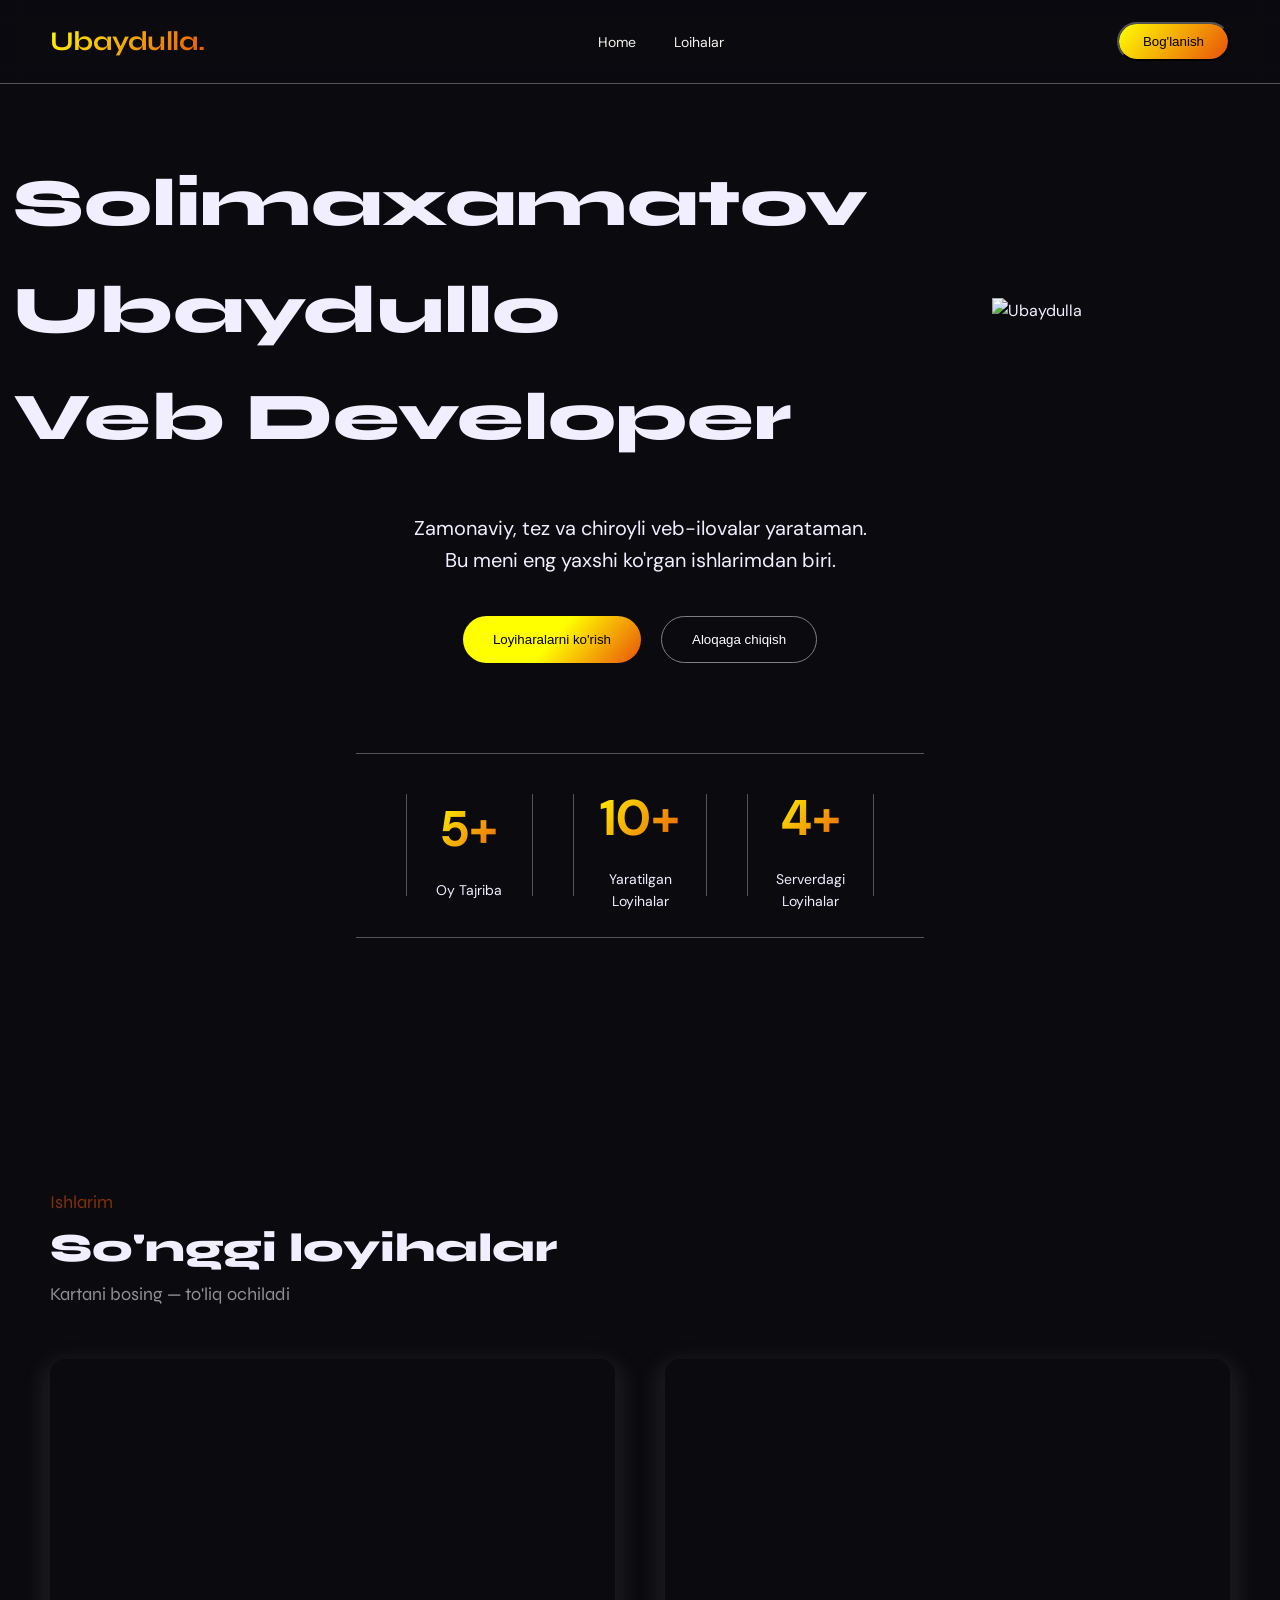
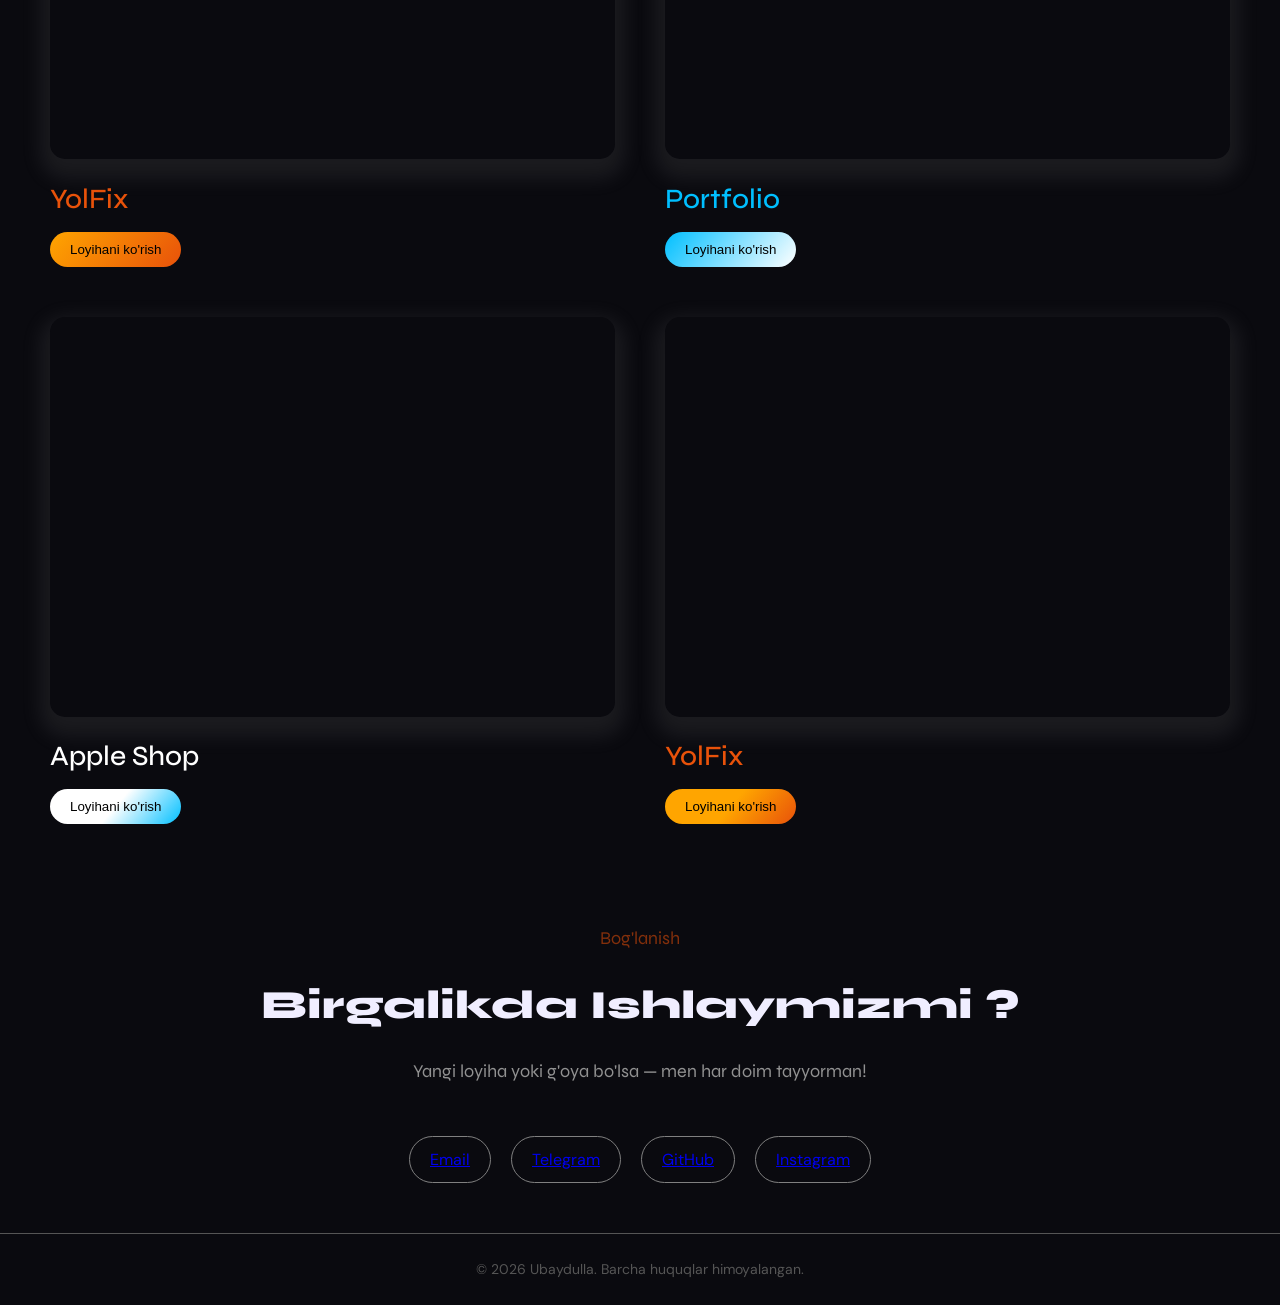
==== intro.html @ 9d78912a "finish" ====
<!DOCTYPE html>
<html lang="en">

<head>
    <meta charset="UTF-8">
    <meta name="viewport" content="width=device-width, initial-scale=1.0">
    <title>YolFix — Yo'llarni Tuzatish platformasi</title>
    <link rel="stylesheet" href="Introduction.css">
    <link rel="icon" href="yf_logo_solo (1).svg">
    <link rel="preconnect" href="https://fonts.googleapis.com" />
    <link rel="preconnect" href="https://fonts.gstatic.com" crossorigin />
    <link
        href="https://fonts.googleapis.com/css2?family=Syne:wght@400;500;600;700;800&family=DM+Sans:ital,opsz,wght@0,9..40,100..1000;1,9..40,100..1000&display=swap"
        rel="stylesheet" />
    <script src="https://cdn.jsdelivr.net/npm/@tailwindcss/browser@4"></script>
    <link rel="stylesheet" href="https://cdnjs.cloudflare.com/ajax/libs/font-awesome/7.0.1/css/all.min.css"
        integrity="sha512-2SwdPD6INVrV/lHTZbO2nodKhrnDdJK9/kg2XD1r9uGqPo1cUbujc+IYdlYdEErWNu69gVcYgdxlmVmzTWnetw=="
        crossorigin="anonymous" referrerpolicy="no-referrer" />
</head>

<body>
    <nav>
        <a class="logo" style="font-size: 27px; font-family: syne, sans-serif; font-weight: 700;"
            href="#home">Ubaydulla.</a>

        <ul>
            <li><a href="#home">Home</a></li>
            <li><a href="#projects">Loihalar</a></li>
        </ul>

        <a href="#contact"><button class="nav-btn">Bog'lanish <i class="fa-solid fa-arrow-right"></i></button></a>
    </nav>

    <section class="home" id="home">
        <div class="container">
            <div class="home-wrapper">

                <div class="divvvvv">
                    <h1 class="home-h1">
                        Solimaxamatov Ubaydullo <br> Veb Developer
                    </h1>
                    <div class="home-img"><img
                            src="https://wallpapers.com/images/hd/generic-male-avatar-icon-piiktqtfffyzulft.jpg"
                            alt="Ubaydulla"></div>
                </div>

                <p class="home-p">
                    Zamonaviy, tez va chiroyli veb-ilovalar yarataman. <br> Bu meni eng yaxshi ko'rgan ishlarimdan biri.
                </p>

                <div style="display: flex; gap: 20px; justify-content: center;" class="home-btns">
                    <button class="home-btn1">Loyiharalarni ko'rish</button>
                    <button class="home-btn2">Aloqaga chiqish</button>
                </div>

                <div class="stats">
                    <div class="stat1">
                        <p>5+</p>
                        <p>Oy Tajriba</p>
                    </div>
                    <div class="stat2">
                        <p>10+</p>
                        <p>Yaratilgan Loyihalar</p>
                    </div>
                    <div class="stat3">
                        <p>4+</p>
                        <p>Serverdagi Loyihalar</p>
                    </div>
                </div>
            </div>
        </div>
    </section>

    <section class="projects" id="projects">
        <p class="projects-text1">Ishlarim</p>
        <h1>So'nggi loyihalar</h1>
        <p class="projects-text2">Kartani bosing — to'liq ochiladi</p>

        <div style="display: flex; align-items: center; justify-content: center; gap: 50px;" class="iframes">

            <div class="iframe-btn">
            <iframe style="width: 100%; height: 400px; border-radius: 15px;" src="http://127.0.0.1:5500/index.html"
                frameborder="0"></iframe>
                <p style="color: #E8520A;" class="iframe-name">YolFix</p>
                <a href="http://127.0.0.1:5500/index.html"><button class="iframe-btnn1">Loyihani ko'rish</button></a>
            </div>

            <div class="iframe-btn">
            <iframe style="width: 100%; height: 400px; border-radius: 15px;"
                src="https://portfolio-two-lemon-p6rrrzgds9.vercel.app/" frameborder="0"></iframe>
                <p style="color: deepskyblue;" class="iframe-name">Portfolio</p>
                <a href="https://portfolio-two-lemon-p6rrrzgds9.vercel.app/"><button class="iframe-btnn2">Loyihani ko'rish</button></a>
            </div>

            <div class="iframe-btn">
            <iframe style="width: 100%; height: 400px; border-radius: 15px;"
                src="https://apple-shop-weld.vercel.app/index.html" frameborder="0"></iframe>
                <p style="color: white;" class="iframe-name">Apple Shop</p>
                <a href="https://apple-shop-weld.vercel.app/index.html"><button class="iframe-btnn3">Loyihani ko'rish</button></a>
            </div>
            <div class="iframe-btn">
            <iframe style="width: 100%; height: 400px; border-radius: 15px;"
                src="https://yol-fix-uz.vercel.app/index.html" frameborder="0"></iframe>
                <p style="color: #E8520A;" class="iframe-name">YolFix</p>
                <a href="https://yol-fix-uz.vercel.app/index.html"><button class="iframe-btnn4">Loyihani ko'rish</button></a>
            </div>
        </div>
    </section>

    <section class="contact" id="contact">
        <p class="contact-text">Bog'lanish</p>
        <h1>Birgalikda Ishlaymizmi ?</h1>
        <p class="contact-text1">Yangi loyiha yoki g'oya bo'lsa — men har doim tayyorman!</p>

        <div class="linkss">
            <div class="linkk"><a href="#">Email</a></div>
            <div class="linkk"><a href="#">Telegram</a></div>
            <div class="linkk"><a href="#">GitHub</a></div>
            <div class="linkk"><a href="#">Instagram</a></div>
        </div>
    </section>

    <footer
        style="background: transparent; display: flex; justify-content: center; align-items: center; padding: 24px 32px; border-top: solid 1px #555; font-size: 14px; color: #555;">
        &copy; 2026 Ubaydulla. Barcha huquqlar himoyalangan.
    </footer>
</body>

</html>
---- Introduction.css ----
*,
*::before,
*::after {
    margin: 0;
    padding: 0;
    box-sizing: border-box;
}

:root {
    --bg: #0a0a0f;
    --surface: #111118;
    --surface2: #16161f;
    --border: rgba(255, 255, 255, 0.07);
    --border-h: rgba(124, 92, 252, 0.45);
    --accent: #7c5cfc;
    --accent2: #fc5c7d;
    --text: #f0eeff;
    --muted: #8884aa;
    --muted2: #5a5875;
}

html {
    scroll-behavior: smooth;
}

body {
    font-family: 'DM Sans', sans-serif;
    background: var(--bg);
    color: var(--text);
    min-height: 100vh;
    overflow-x: hidden;
    line-height: 1.6;
}

nav {
    display: flex;
    position: fixed;
    justify-content: space-between;
    align-items: center;
    padding: 20px 50px;
    border-bottom: solid 1px #555;
    z-index: 10;
    width: 100%;
    top: 0;
    background: transparent;
    backdrop-filter: blur(10px);
}

ul {
    display: flex;
    list-style: none;
    gap: 10px;
}

ul a {
    text-decoration: none;
    color: #F5F2ED;
    font-size: 14px;
    padding: 6px 14px;
}

ul a:hover {
    background: rgba(128, 128, 128, 0.137);
    border-radius: 30px;
}

.nav-btn {
    background: linear-gradient(130deg, yellow 0%, #E8520A 100%);
    -webkit-background-clip: padding-box;
    background-clip: padding-box;
    color: black;
    padding: 10px 24px;
    border-radius: 30px;
    transition: all 0.3s ease;
}

.nav-btn:hover {
    color: black;
    padding: 10px 24px;
    border-radius: 30px;
    opacity: 0.8;
    transition: all 0.3s ease;
    box-shadow: rgba(255, 255, 0, 0.151) 0px 10px 20px 10px;
    transform: translateY(-3px);
}

.logo {
    font-family: 'Syne', sans-serif;
    font-weight: 800;
    font-size: 1.35rem;
    background: linear-gradient(130deg, yellow 0%, #E8520A 100%);
    -webkit-background-clip: text;
    -webkit-text-fill-color: transparent;
    background-clip: text;
    letter-spacing: -0.02em;
    flex-shrink: 0;
    text-decoration: none;
}

.home{
    margin: 50px;
}

.divvvvv {
    display: flex;
    justify-content: space-between;
    align-items: center;
}

.home-h1 {
    font-size: 67px;
    margin-top: 0px 0px 24px;
    font-family: "Syne", sans-serif;
    font-optical-sizing: auto;
    font-weight: 800;
    font-style: normal;
}

.home-img {
    width: 400px;
    height: auto;
}

.home {
    margin-top: 100px;
}

.home-wrapper {
    display: flex;
    flex-direction: column;
    justify-content: center;
    align-items: center;
    padding: 50px;
    gap: 40px;
}

.home-p {
    font-size: 20px;
    max-width: 600px;
    text-align: center;
    font-family: "DM Sans", sans-serif;
    font-optical-sizing: auto;
    font-weight: 400;
    font-style: normal;
}

.home-btn1 {
    background: linear-gradient(130deg, yellow 50%, #E8520A 100%);
    -webkit-background-clip: padding-box;
    background-clip: padding-box;
    color: black;
    padding: 15px 30px;
    border-radius: 30px;
    transition: all 0.3s ease;
    border: none;
    cursor: pointer;
}

.home-btn1:hover {
    color: black;
    padding: 15px 30px;
    border-radius: 30px;
    transition: all 0.3s ease;
    border: none;
    box-shadow: #e8500a34 0px 10px 20px 10px;
    transform: translateY(-3px);
}

.home-btn2 {
    background: transparent;
    color: white;
    padding: 15px 30px;
    border-radius: 30px;
    transition: all 0.3s ease;
    border: solid 1px gray;
    cursor: pointer;
}

.home-btn2:hover {
    background: #e8500a10;
    color: white;
    padding: 15px 30px;
    border-radius: 30px;
    transition: all 0.3s ease;
    border: solid 1px #E8520A;
    transform: translateY(-3px);
}

.stats {
    width: 568px;
    height: 185px;
    display: flex;
    gap: 40px;
    justify-content: center;
    align-items: center;
    padding: 50px;
    border-top: solid 1px #555;
    border-bottom: solid 1px #555;
    margin-top: 50px;
    margin-bottom: 100px;
}

.stat1 {
    display: flex;
    flex-direction: column;
    justify-content: center;
    align-items: center;
    gap: 10px;
    width: 33.33%;
    height: 102px;
    border-right: solid 1px #555;
    border-left: solid 1px #555;
}

.stat2 {
    display: flex;
    flex-direction: column;
    justify-content: center;
    align-items: center;
    text-align: center;
    gap: 10px;
    width: 33.33%;
    height: 102px;
    border-left: solid 1px #555;
    border-right: solid 1px #555;
    padding: 0px 20px;
}

.stat3 {
    display: flex;
    flex-direction: column;
    justify-content: center;
    align-items: center;
    text-align: center;
    gap: 10px;
    width: 33.33%;
    height: 102px;
    border-left: solid 1px #555;
    border-right: solid 1px #555;

}

.stat1 p:first-child,
.stat2 p:first-child,
.stat3 p:first-child {
    font-size: 50px;
    font-weight: 700;
    background: linear-gradient(130deg, yellow 0%, #E8520A 100%);
    -webkit-text-fill-color: transparent;
    background-clip: text;
}

.stat1 p:last-child,
.stat2 p:last-child,
.stat3 p:last-child {
    font-size: 14px;
    font-weight: 400;
}

.projects {
    padding: 50px;
}

.iframes {
    display: flex;
    gap: 10px;
    justify-content: center;
    align-items: center;
    flex-wrap: wrap;
    margin-top: 50px;
}

.projects-text1 {
    font-size: 18px;
    font-weight: 400;
    color: #e8500a8a;
    font-family: "Syne", sans-serif;
    font-optical-sizing: auto;
    font-weight: weight;
    font-style: normal;
}

.projects h1 {
    font-size: 40px;
    font-family: "Syne", sans-serif;
    font-optical-sizing: auto;
    font-weight: 800;
    font-style: normal;
}

.projects-text2 {
    font-size: 18px;
    font-weight: 400;
    color: #919191;
    font-family: "Syne", sans-serif;
    font-optical-sizing: auto;
    font-weight: weight;
    font-style: normal;
}

.contact {
    padding: 50px;
    display: flex;
    flex-direction: column;
    justify-content: center;
    align-items: center;
    gap: 20px;
}

.contact-text {
    font-size: 18px;
    font-weight: 400;
    color: #e8500a8a;
    font-family: "Syne", sans-serif;
    font-optical-sizing: auto;
    font-weight: weight;
    font-style: normal;
}

.contact h1 {
    font-size: 40px;
    font-family: "Syne", sans-serif;
    font-optical-sizing: auto;
    font-weight: 800;
    font-style: normal;
}

.contact-text1 {
    font-size: 18px;
    font-weight: 400;
    color: #919191;
    font-family: "Syne", sans-serif;
    font-optical-sizing: auto;
    font-weight: weight;
    font-style: normal;
}

.linkss {
    display: flex;
    gap: 20px;
    margin-top: 30px;
    text-align: center;
    left: auto;
}

.linkk {
    background: transparent;
    color: white;
    padding: 10px 20px;
    border-radius: 30px;
    transition: all 0.3s ease;
    border: solid 1px gray;
    cursor: pointer;
}

.linkk:hover {
    background: #e8500a10;
    color: white;
    padding: 10px 20px;
    border-radius: 30px;
    transition: all 0.3s ease;
    border: solid 1px #E8520A;
    transform: translateY(-3px);
    box-shadow: #e8500a34 0px 6px 12px 6px;
}

iframe {
    border: none;
    border-radius: 15px;
    box-shadow: rgba(180, 180, 180, 0.1) 0px 10px 20px 10px;
}

@media (max-width: 768px) {         
    .home-h1 {
        font-size: 40px;
    }

    .home-img {
        width: 300px;
    }

    .stats {
        flex-direction: column;
        width: 300px;
        height: auto;
    }

    .stat1,
    .stat2 {
        width: 100%;
        height: auto;
        border: none;
    }

    .iframes {
        display: flex;
        flex-wrap: wrap;
}
}

@media (max-width: 1024px) {
    .divvvvv {
        display: flex;
        flex-direction: column;
        justify-content: center;
        align-items: center;
        gap: 20px;

    }

    .home-img {
        width: 250px;
    }

    iframe{
        width: 90%;
    }
}

@media (max-width: 568px) {

    .divvvvv {
        display: flex;
        flex-direction: column;
        justify-content: center;
        align-items: center;
        gap: 20px;
    }

    .home-h1 {
        font-size: 30px;
    }

    .home-img {
        width: 200px;
    }

    .stats {
        width: 100%;
        padding: 20px;
    }

    .iframes {
        gap: 20px;
    }

    .home-p{
        font-size: 16px;
    }
    .iframe-btn{
        flex-basis: 100% !important ;
    }

}

@media (max-width: 430px) {

    .divvvvv {
        display: flex;
        flex-direction: column;
        justify-content: center;
        align-items: center;
        gap: 20px;
    }

    .home-h1 {
        font-size: 25px;
        text-align: center;
    }

    .home-img {
        width: 150px;
    }

    .home-p{
        font-size: 16px;
    }

}

@media (max-width: 375px) {

    .divvvvv {
        display: flex;
        flex-direction: column;
        justify-content: center;
        align-items: center;
        gap: 20px;
    }

    .home-h1 {
        font-size: 20px;
        text-align: center;
    }

    .home-img {
        width: 120px;
    }

    .home-p{
        font-size: 14px;
    }

}

@media (max-width: 425px) {

    .divvvvv {
        display: flex;
        flex-direction: column;
        justify-content: center;
        align-items: center;
        gap: 20px;
    }

    .home-h1 {
        font-size: 20px;
        justify-content: center;
    }

    .home-img {
        width: 120px;
    }

    .home-p{
        font-size: 12px;
    }
}


.iframe-btn{
    flex-basis: 40%;
    flex-grow: 1;
}

.iframe-name{
    font-size: 28px;
    font-weight: 500;
    color: #e8500a8a;
    font-family: "Syne", sans-serif;
    font-optical-sizing: auto;
    font-weight: weight;
    font-style: normal;
    margin-top: 10px;
}

.iframe-btnn1 {
    background: linear-gradient(130deg, orange 0%, #E8520A 100%);
    -webkit-background-clip: padding-box;
    background-clip: padding-box;
    color: black;
    padding: 10px 20px;
    border-radius: 30px;
    transition: all 0.3s ease;
    border: none;
    cursor: pointer;
    margin-top: 10px;
}

.iframe-btnn1:hover {
    background: linear-gradient(130deg, orange 0%, #E8520A 100%);
    -webkit-background-clip: padding-box;
    background-clip: padding-box;
    color: black;
    padding: 10px 20px;
    border-radius: 30px;
    transition: all 0.3s ease;
    border: none;
    cursor: pointer;
    margin-top: 10px;
    box-shadow: #e8500a34 0px 6px 12px 6px;
    transform: translateY(-3px);
}

.iframe-btnn2 {
    background: linear-gradient(130deg, deepskyblue 0%, white 100%);
    -webkit-background-clip: padding-box;
    background-clip: padding-box;
    color: black;
    padding: 10px 20px;
    border-radius: 30px;
    transition: all 0.3s ease;
    border: none;
    cursor: pointer;
    margin-top: 10px;
}

.iframe-btnn2:hover {
    background: linear-gradient(130deg, deepskyblue 0%, white 100%);
    -webkit-background-clip: padding-box;
    background-clip: padding-box;
    color: black;
    padding: 10px 20px;
    border-radius: 30px;
    transition: all 0.3s ease;
    border: none;
    cursor: pointer;
    margin-top: 10px;
    box-shadow: rgba(0, 191, 255, 0.34) 0px 6px 12px 6px;
    transform: translateY(-3px);
}

.iframe-btnn3 {
    background: linear-gradient(130deg, white 50%, deepskyblue 100%);
    -webkit-background-clip: padding-box;
    background-clip: padding-box;
    color: black;
    padding: 10px 20px;
    border-radius: 30px;
    transition: all 0.3s ease;
    border: none;
    cursor: pointer;
    margin-top: 10px;
}

.iframe-btnn3:hover {
    background: linear-gradient(130deg, white 50%, deepskyblue 100%);
    -webkit-background-clip: padding-box;
    background-clip: padding-box;
    color: black;
    padding: 10px 20px;
    border-radius: 30px;
    transition: all 0.3s ease;
    border: none;
    cursor: pointer;
    margin-top: 10px;
    box-shadow: rgba(0, 191, 255, 0.34) 0px 6px 12px 6px;
    transform: translateY(-3px);
}

.iframe-btnn4 {
    background: linear-gradient(130deg, orange 50%, #E8520A 100%);
    -webkit-background-clip: padding-box;
    background-clip: padding-box;
    color: black;
    padding: 10px 20px;
    border-radius: 30px;
    transition: all 0.3s ease;
    border: none;
    cursor: pointer;
    margin-top: 10px;
}

.iframe-btnn4:hover {
    background: linear-gradient(130deg, orange 50%, #E8520A 100%);
    -webkit-background-clip: padding-box;
    background-clip: padding-box;
    color: black;
    padding: 10px 20px;
    border-radius: 30px;
    transition: all 0.3s ease;
    border: none;
    cursor: pointer;
    margin-top: 10px;
    box-shadow: #e8500a34 0px 6px 12px 6px;
    transform: translateY(-3px);
}
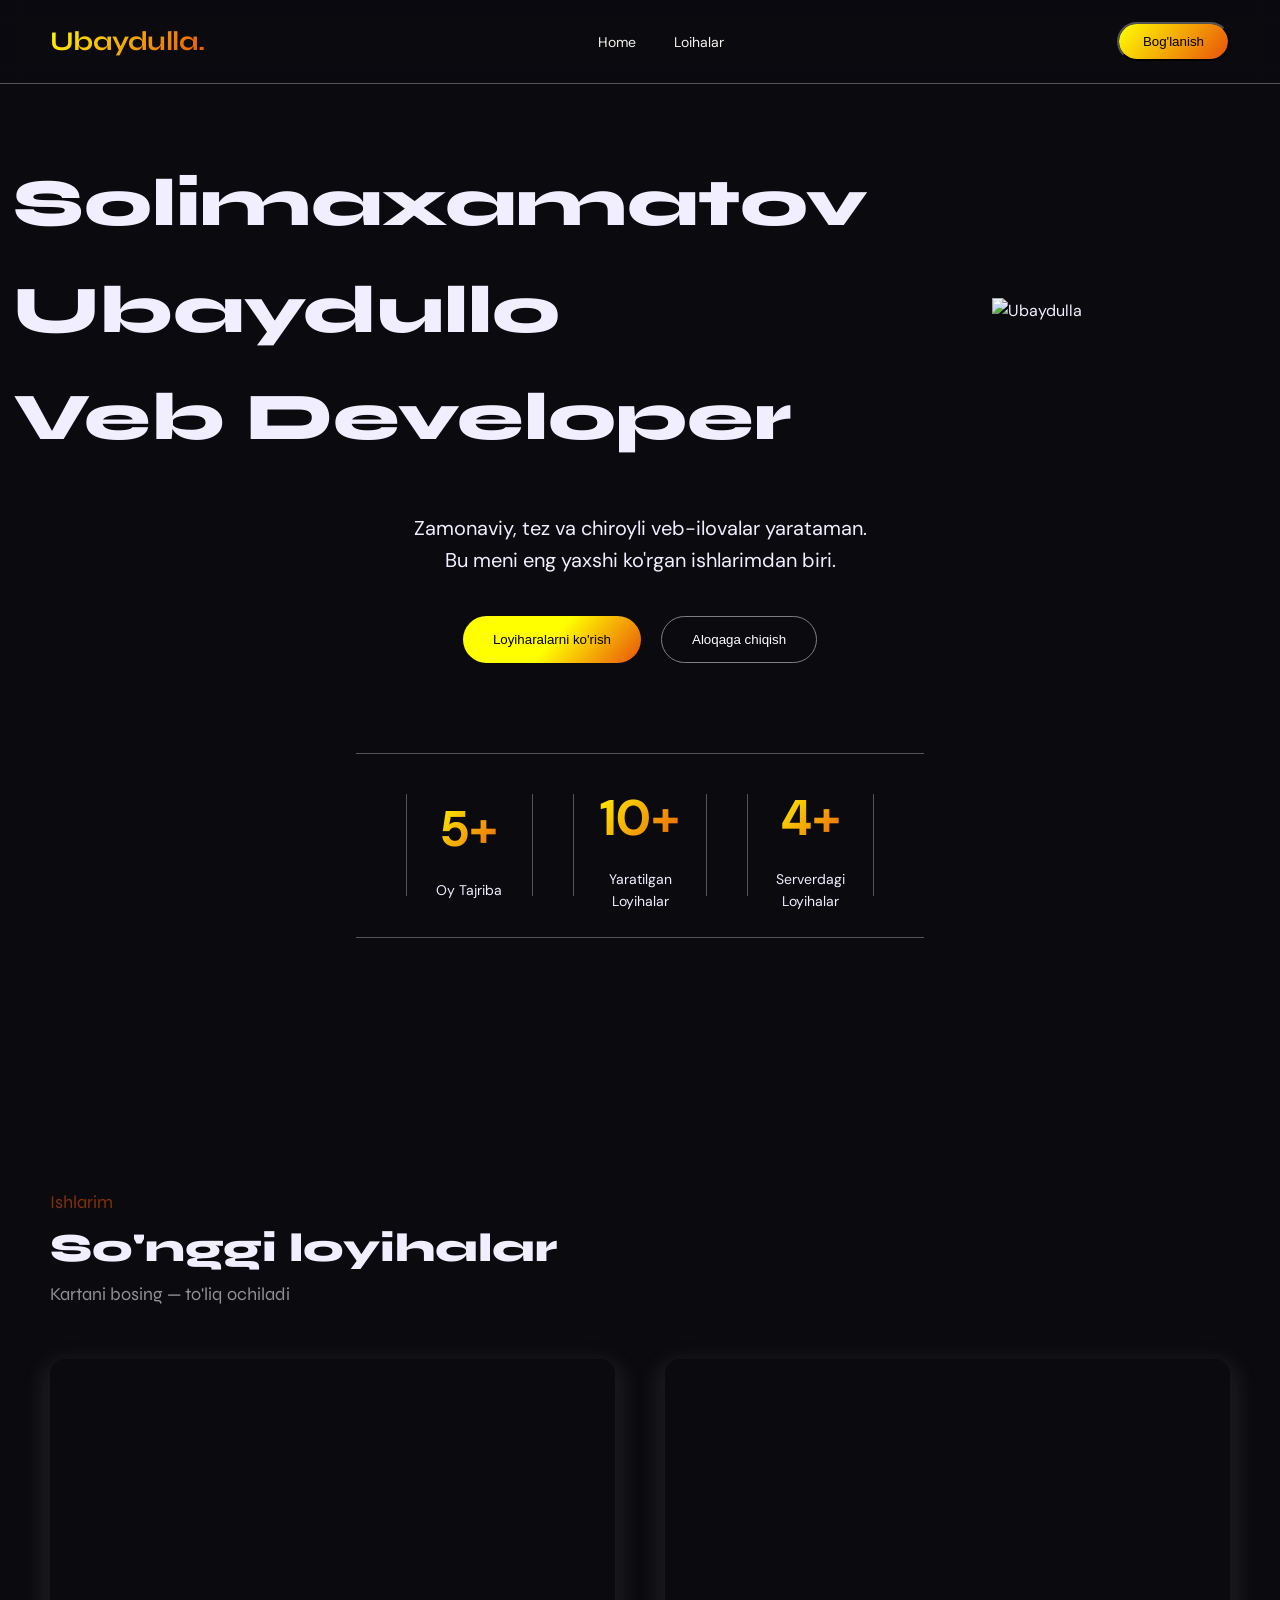
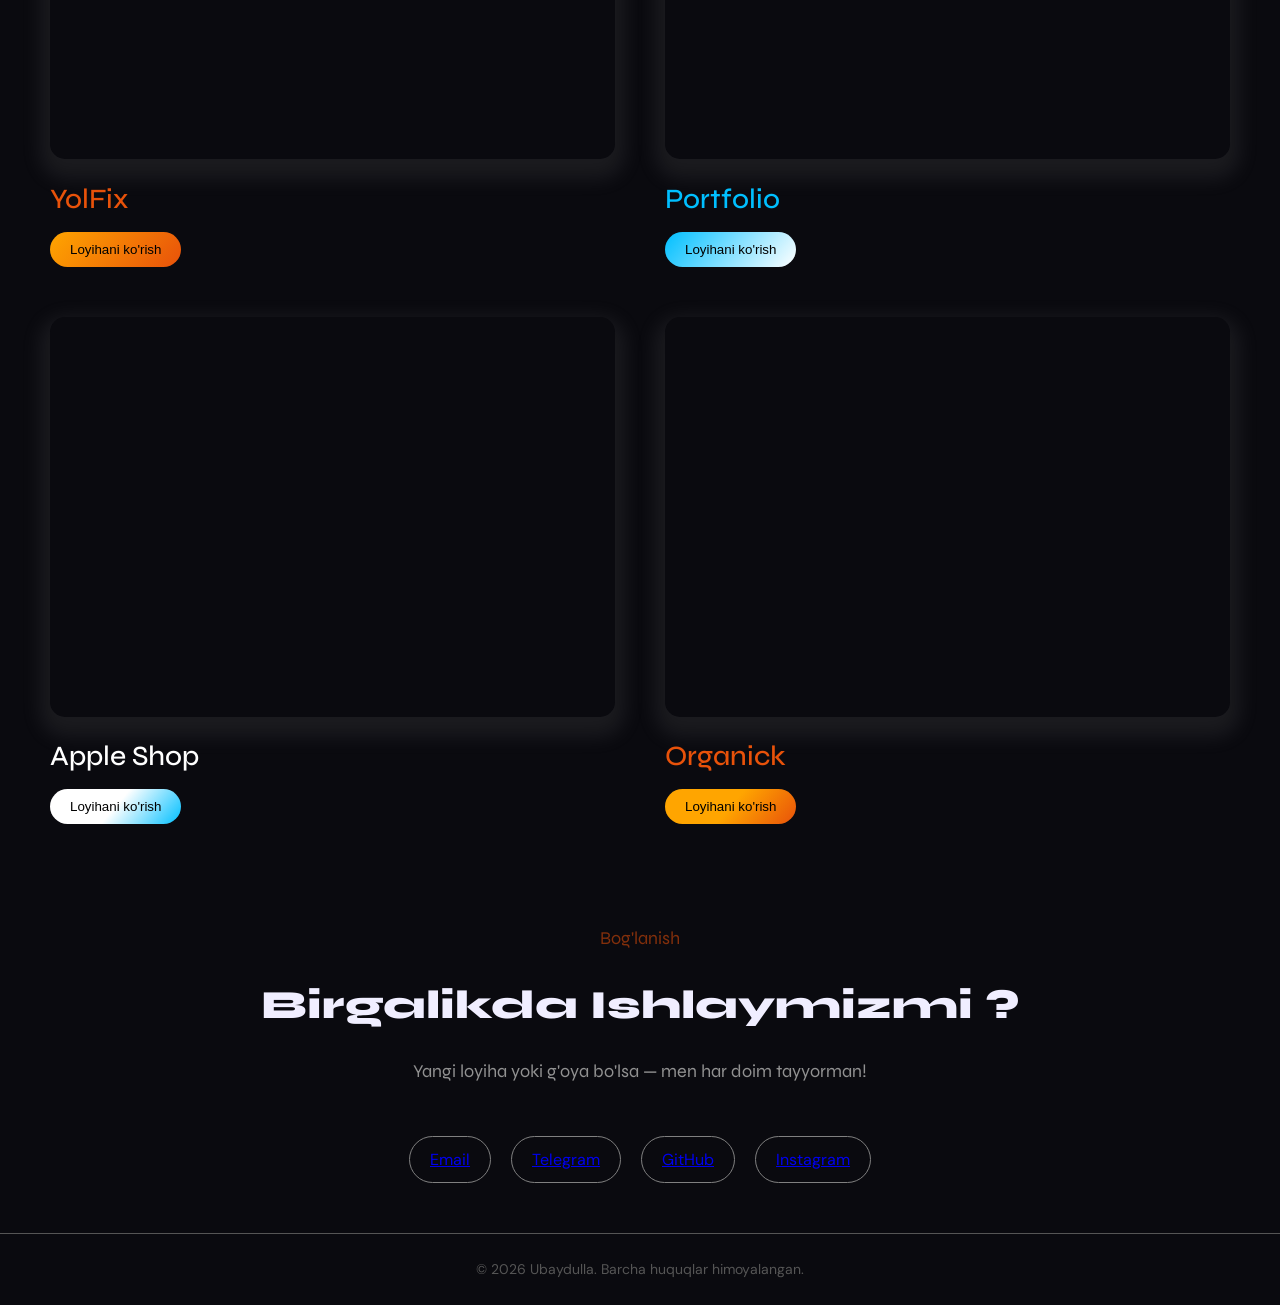
==== commit e8c4a3df: "finish" ====
--- a/intro.html
+++ b/intro.html
@@ -100,8 +100,8 @@
             </div>
             <div class="iframe-btn">
             <iframe style="width: 100%; height: 400px; border-radius: 15px;"
-                src="https://yol-fix-uz.vercel.app/index.html" frameborder="0"></iframe>
-                <p style="color: #E8520A;" class="iframe-name">YolFix</p>
+                src="http://127.0.0.1:5501/index.html" frameborder="0"></iframe>
+                <p style="color: #E8520A;" class="iframe-name">Organick</p>
                 <a href="https://yol-fix-uz.vercel.app/index.html"><button class="iframe-btnn4">Loyihani ko'rish</button></a>
             </div>
         </div>
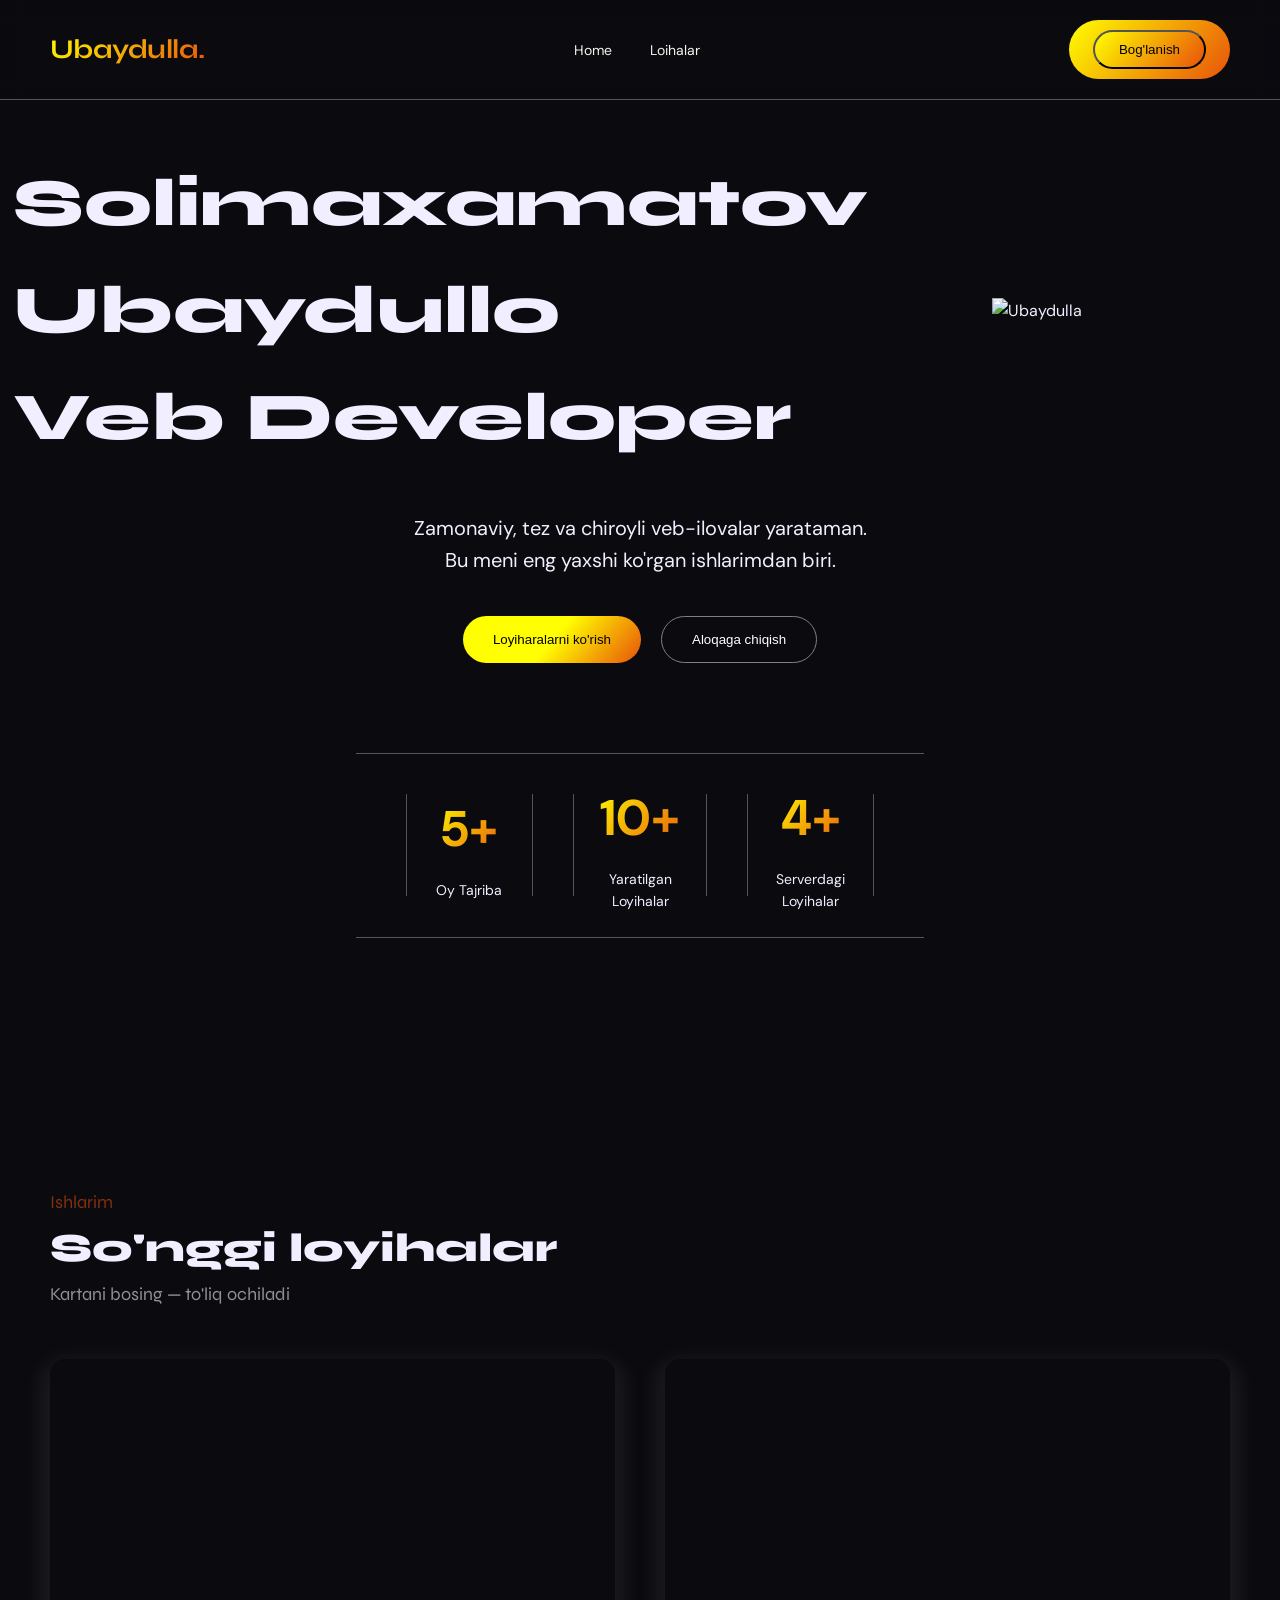
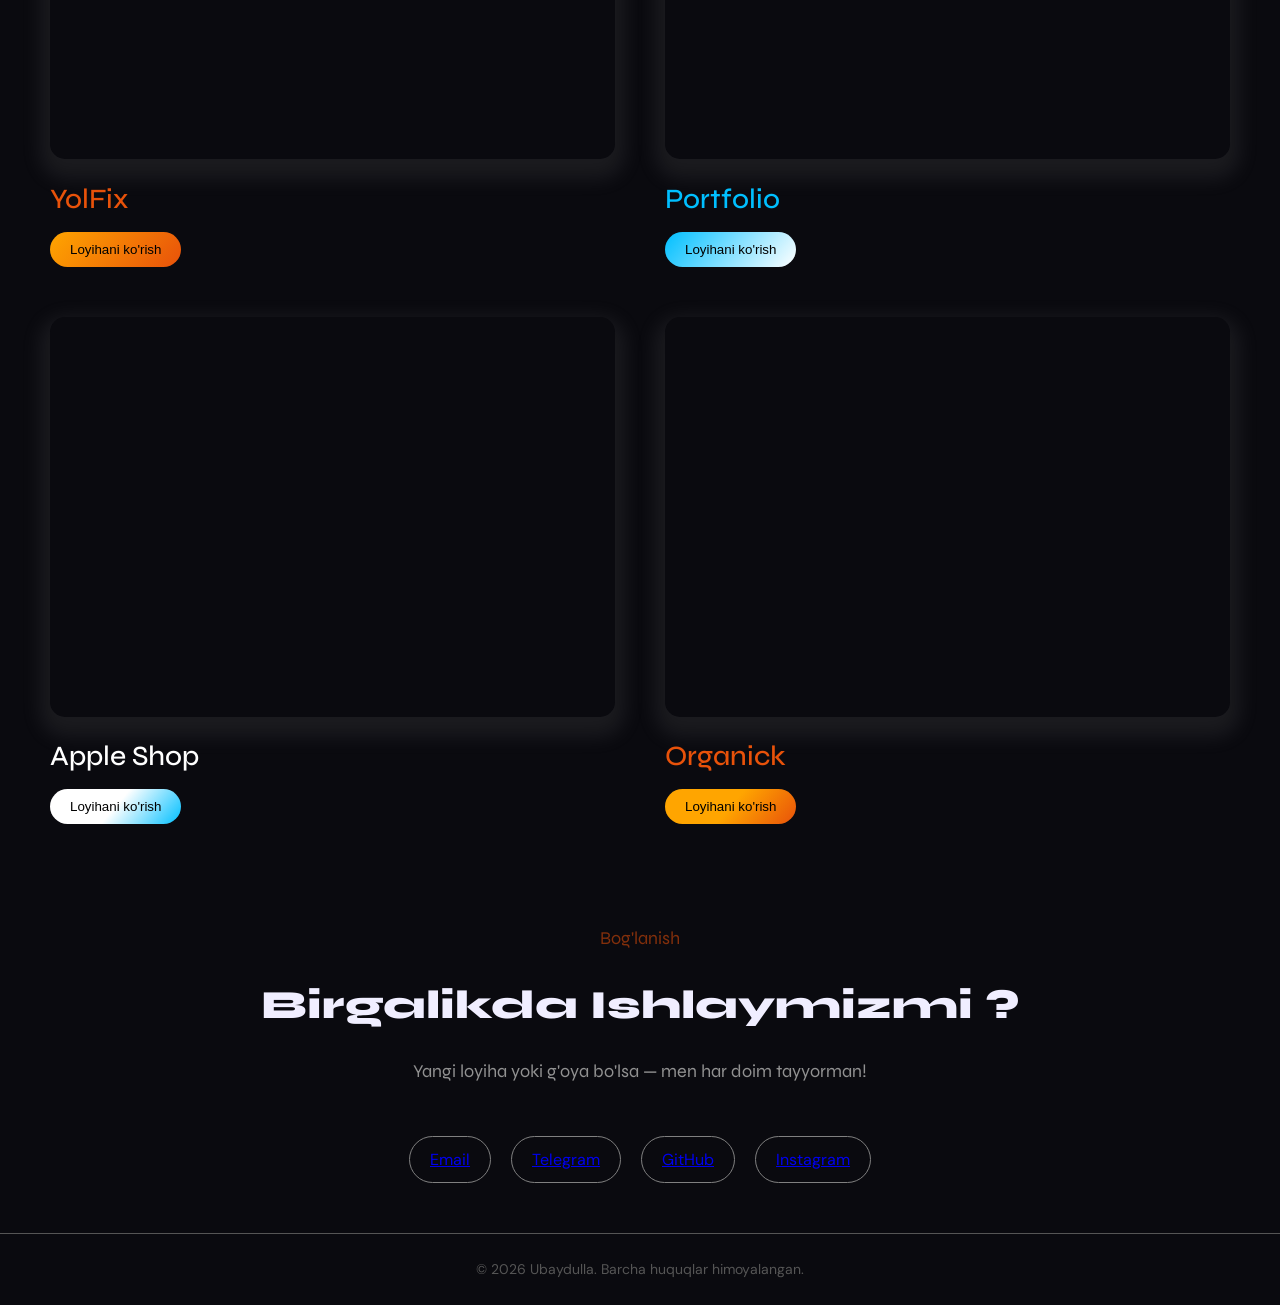
==== commit 78c85b21: "finish" ====
--- a/intro.html
+++ b/intro.html
@@ -28,7 +28,24 @@
             <li><a href="#projects">Loihalar</a></li>
         </ul>
 
-        <a href="#contact"><button class="nav-btn">Bog'lanish <i class="fa-solid fa-arrow-right"></i></button></a>
+        <a class="nav-btn" href="#contact"><button class="nav-btn">Bog'lanish <iclass="fa-solid fa-arrow-right></i></button></a>
+
+        <div class="mobile-menu">
+            <input class="nav-toggle" type="checkbox" id="nav-toggle">
+            <i class="fa-solid bars fa-bars"></i>
+            <i class="fa-solid xmark fa-xmark"></i>
+            <div class="mobile-nav">
+                <ul>
+                    <li><a href="#home">Home</a></li>
+                    <li><a href="#projects">Loihalar</a></li>
+                    <li>
+                        <a class="nav-btn" href="#contact"><button class="nav-btn">Bog'lanish <i
+                                    class="fa-solid fa-arrow-right"></i></button></a>
+
+                    </li>
+                </ul>
+            </div>
+        </div>
     </nav>
 
     <section class="home" id="home">
@@ -79,30 +96,33 @@
         <div style="display: flex; align-items: center; justify-content: center; gap: 50px;" class="iframes">
 
             <div class="iframe-btn">
-            <iframe style="width: 100%; height: 400px; border-radius: 15px;" src="http://127.0.0.1:5500/index.html"
-                frameborder="0"></iframe>
+                <iframe style="width: 100%; height: 400px; border-radius: 15px;" src="http://127.0.0.1:5500/index.html"
+                    frameborder="0"></iframe>
                 <p style="color: #E8520A;" class="iframe-name">YolFix</p>
                 <a href="http://127.0.0.1:5500/index.html"><button class="iframe-btnn1">Loyihani ko'rish</button></a>
             </div>
 
             <div class="iframe-btn">
-            <iframe style="width: 100%; height: 400px; border-radius: 15px;"
-                src="https://portfolio-two-lemon-p6rrrzgds9.vercel.app/" frameborder="0"></iframe>
+                <iframe style="width: 100%; height: 400px; border-radius: 15px;"
+                    src="https://portfolio-two-lemon-p6rrrzgds9.vercel.app/" frameborder="0"></iframe>
                 <p style="color: deepskyblue;" class="iframe-name">Portfolio</p>
-                <a href="https://portfolio-two-lemon-p6rrrzgds9.vercel.app/"><button class="iframe-btnn2">Loyihani ko'rish</button></a>
+                <a href="https://portfolio-two-lemon-p6rrrzgds9.vercel.app/"><button class="iframe-btnn2">Loyihani
+                        ko'rish</button></a>
             </div>
 
             <div class="iframe-btn">
-            <iframe style="width: 100%; height: 400px; border-radius: 15px;"
-                src="https://apple-shop-weld.vercel.app/index.html" frameborder="0"></iframe>
+                <iframe style="width: 100%; height: 400px; border-radius: 15px;"
+                    src="https://apple-shop-weld.vercel.app/index.html" frameborder="0"></iframe>
                 <p style="color: white;" class="iframe-name">Apple Shop</p>
-                <a href="https://apple-shop-weld.vercel.app/index.html"><button class="iframe-btnn3">Loyihani ko'rish</button></a>
+                <a href="https://apple-shop-weld.vercel.app/index.html"><button class="iframe-btnn3">Loyihani
+                        ko'rish</button></a>
             </div>
             <div class="iframe-btn">
-            <iframe style="width: 100%; height: 400px; border-radius: 15px;"
-                src="http://127.0.0.1:5501/index.html" frameborder="0"></iframe>
+                <iframe style="width: 100%; height: 400px; border-radius: 15px;" src="http://127.0.0.1:5501/index.html"
+                    frameborder="0"></iframe>
                 <p style="color: #E8520A;" class="iframe-name">Organick</p>
-                <a href="https://yol-fix-uz.vercel.app/index.html"><button class="iframe-btnn4">Loyihani ko'rish</button></a>
+                <a href="https://yol-fix-uz.vercel.app/index.html"><button class="iframe-btnn4">Loyihani
+                        ko'rish</button></a>
             </div>
         </div>
     </section>
--- a/Introduction.css
+++ b/Introduction.css
@@ -452,9 +452,16 @@
     }
 
 }
-
+.mobile-menu{
+    display: none;
+}
 @media (max-width: 430px) {
-
+    nav ul, .nav-btn{
+        display: none;  
+    }
+    .mobile-menu{
+        display: block;
+    }
     .divvvvv {
         display: flex;
         flex-direction: column;
@@ -656,3 +663,86 @@
     transform: translateY(-3px);
 }
 
+.mobile-menu{
+    position: relative;
+    display: flex;
+}
+
+.nav-toggle {
+    position: absolute;
+    z-index: 12;
+    opacity: 0;
+}
+
+.xmark{
+    position: absolute;
+    z-index: 11;
+    opacity: 0;
+     display: none;
+  }
+
+.bars{
+    position: absolute;
+    display: block;
+    z-index: 11;
+}
+
+.nav-toggle:checked ~ .xmark{
+    display: block;
+    opacity: 1;
+}
+
+.nav-toggle:checked ~ .bars{
+    display: none;
+}
+
+.nav-toggle:checked ~ .mobile-nav{
+    display: block;
+    position: absolute;
+    top: 60px;
+    right: 0px;
+    border-radius: 10px;
+    opacity: 1;
+    background: var(--surface);
+    padding: 20px;
+    box-shadow: 0 4px 6px rgba(0, 0, 0, 0.1);
+    width: 200px;
+    height: auto;
+     z-index: 10;
+}
+
+.mobile-nav ul {
+    display: flex;
+    flex-direction: column;
+    gap: 10px;
+}
+
+.mobile-nav ul a {
+    text-decoration: none;
+    color: #F5F2ED;
+    font-size: 14px;
+    padding: 6px 14px;
+}
+
+.mobile-nav ul a:hover {
+    background: rgba(128, 128, 128, 0.137);
+    border-radius: 30px;
+}
+
+.mobile-nav{
+    display: none;
+}
+
+.mobile-menu{
+    display: none;
+}
+
+@media (max-width: 610px) {
+    nav ul, .nav-btn{
+        display: none;  
+    }
+    .mobile-menu{
+        display: block;
+    }
+}
+
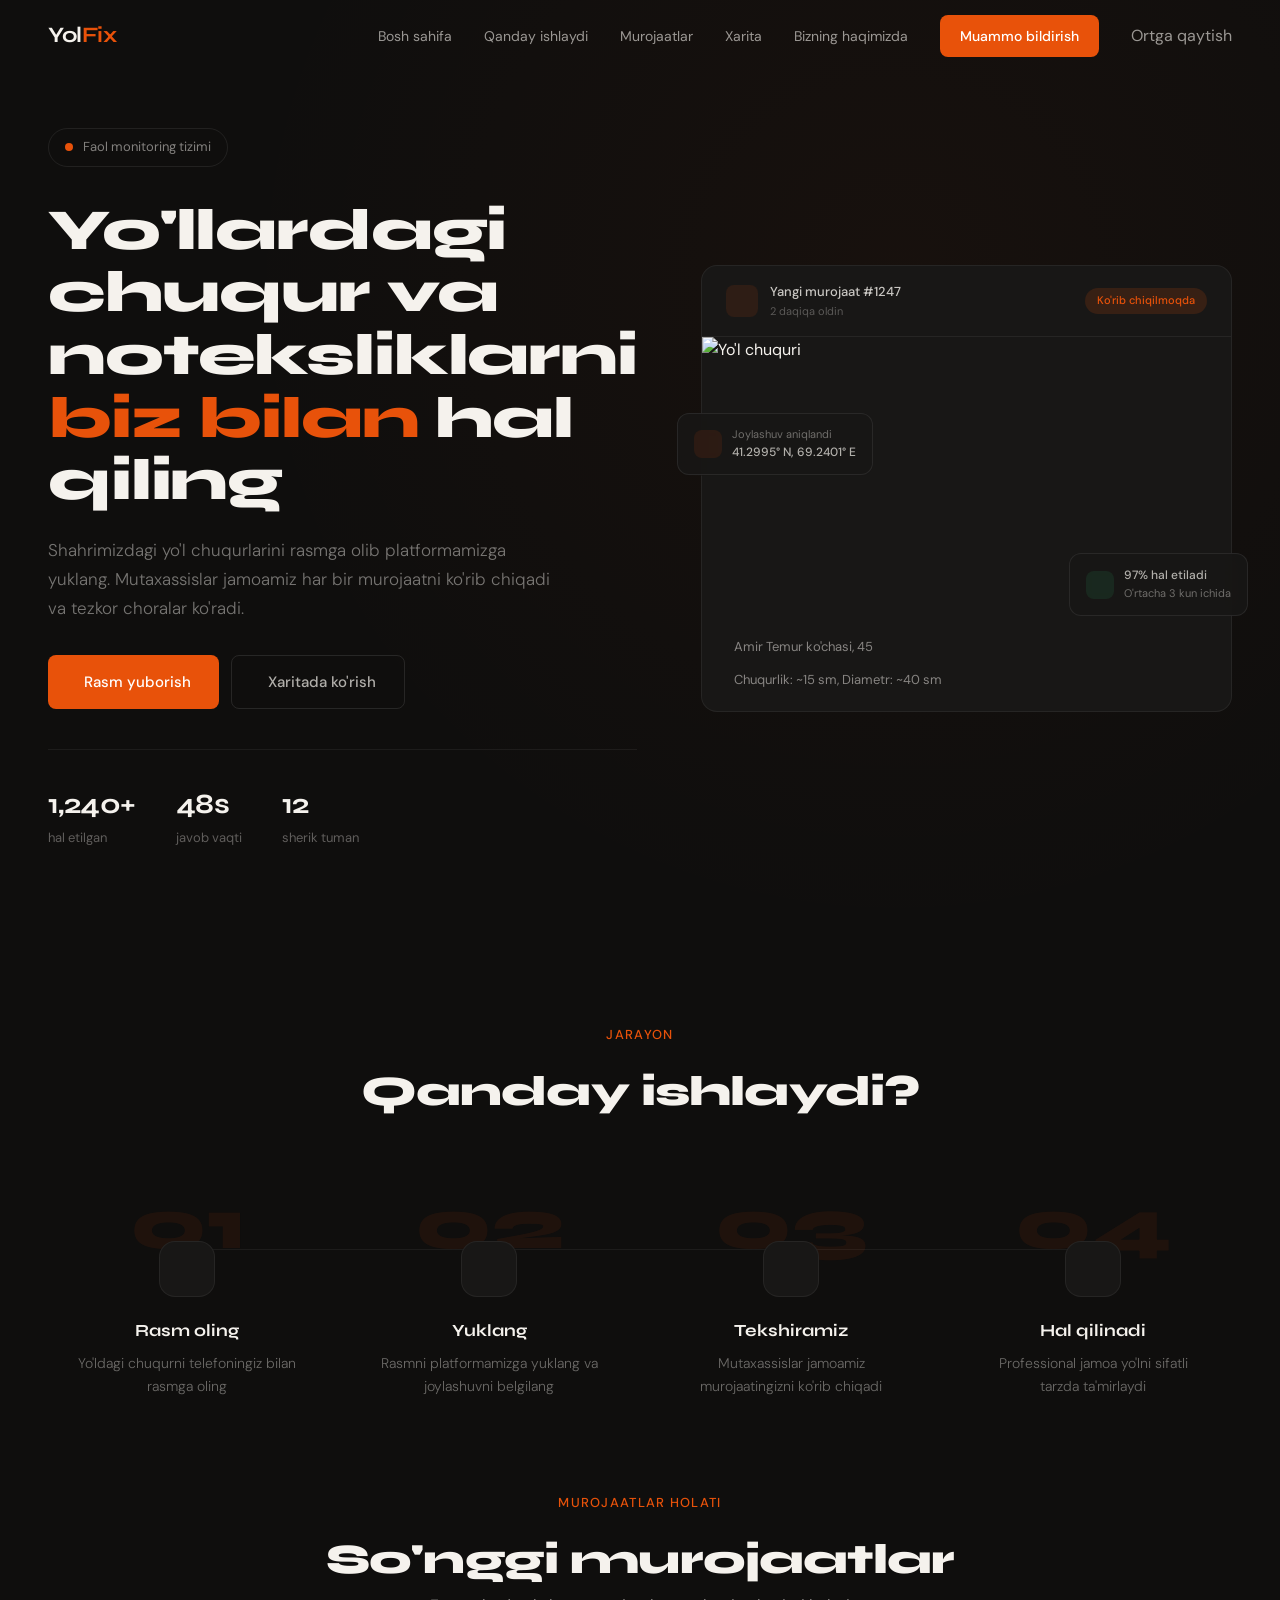
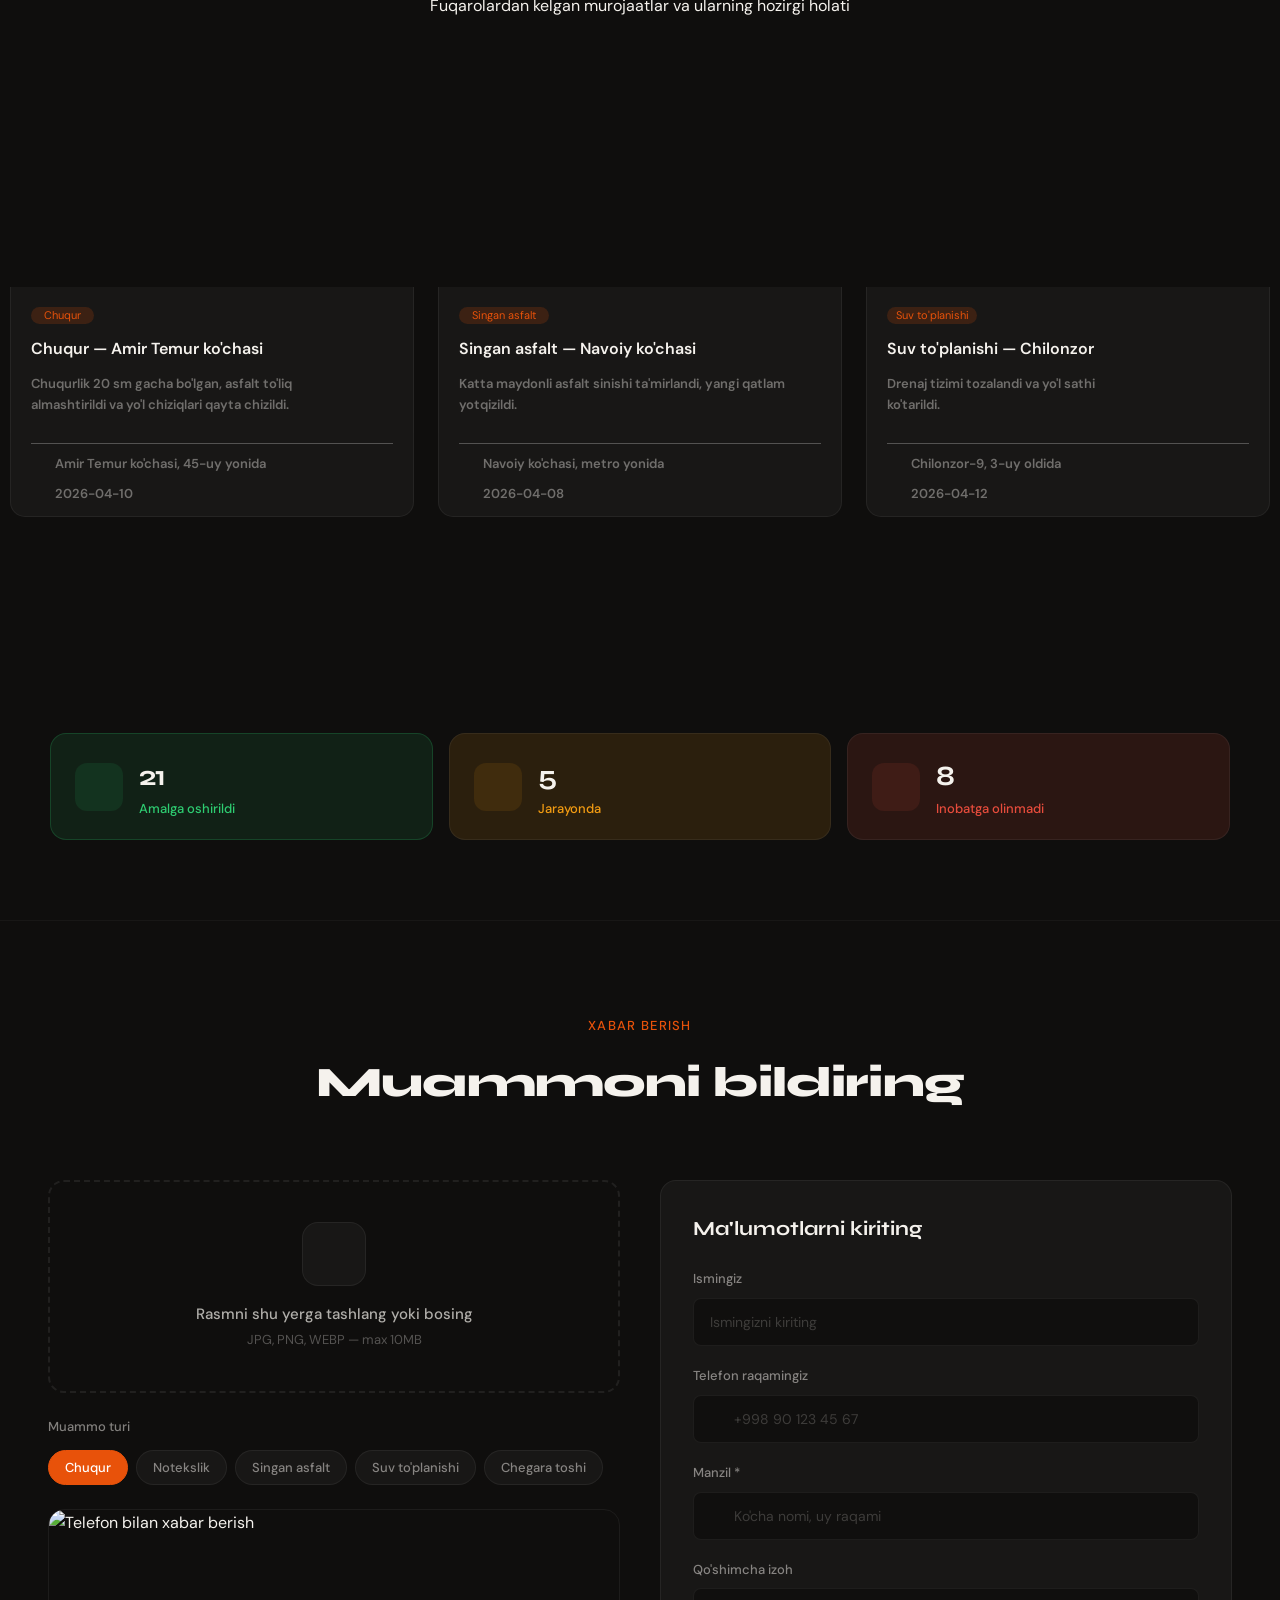
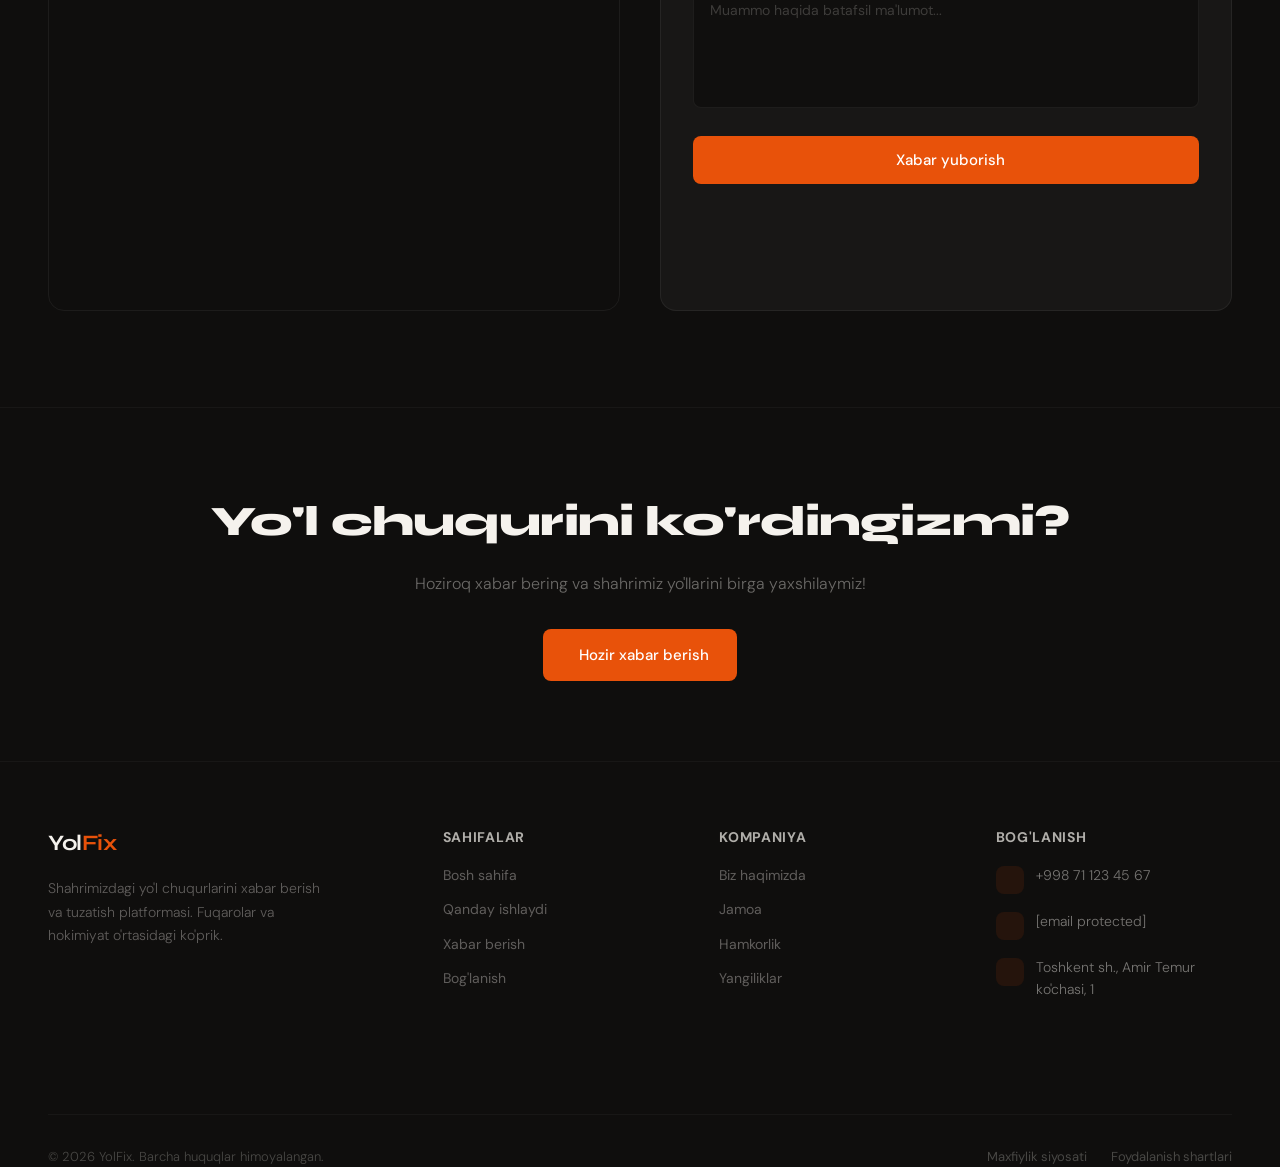
==== commit 404d7699: "finish" ====
--- a/intro.html
+++ b/intro.html
@@ -1,11 +1,11 @@
 <!DOCTYPE html>
-<html lang="en">
+<html lang="uz">
 
 <head>
-    <meta charset="UTF-8">
-    <meta name="viewport" content="width=device-width, initial-scale=1.0">
+    <meta charset="UTF-8" />
+    <meta name="viewport" content="width=device-width, initial-scale=1.0" />
     <title>YolFix — Yo'llarni Tuzatish platformasi</title>
-    <link rel="stylesheet" href="Introduction.css">
+    <link rel="stylesheet" href="style.css">
     <link rel="icon" href="yf_logo_solo (1).svg">
     <link rel="preconnect" href="https://fonts.googleapis.com" />
     <link rel="preconnect" href="https://fonts.gstatic.com" crossorigin />
@@ -16,134 +16,487 @@
     <link rel="stylesheet" href="https://cdnjs.cloudflare.com/ajax/libs/font-awesome/7.0.1/css/all.min.css"
         integrity="sha512-2SwdPD6INVrV/lHTZbO2nodKhrnDdJK9/kg2XD1r9uGqPo1cUbujc+IYdlYdEErWNu69gVcYgdxlmVmzTWnetw=="
         crossorigin="anonymous" referrerpolicy="no-referrer" />
+
 </head>
 
 <body>
-    <nav>
-        <a class="logo" style="font-size: 27px; font-family: syne, sans-serif; font-weight: 700;"
-            href="#home">Ubaydulla.</a>
-
-        <ul>
-            <li><a href="#home">Home</a></li>
-            <li><a href="#projects">Loihalar</a></li>
-        </ul>
-
-        <a class="nav-btn" href="#contact"><button class="nav-btn">Bog'lanish <iclass="fa-solid fa-arrow-right></i></button></a>
-
-        <div class="mobile-menu">
-            <input class="nav-toggle" type="checkbox" id="nav-toggle">
-            <i class="fa-solid bars fa-bars"></i>
-            <i class="fa-solid xmark fa-xmark"></i>
-            <div class="mobile-nav">
-                <ul>
-                    <li><a href="#home">Home</a></li>
-                    <li><a href="#projects">Loihalar</a></li>
-                    <li>
-                        <a class="nav-btn" href="#contact"><button class="nav-btn">Bog'lanish <i
-                                    class="fa-solid fa-arrow-right"></i></button></a>
-
-                    </li>
-                </ul>
+
+    <nav class="navbar bg-[#0F0E0D]transparent backdrop-blur-md border-b border-gray-600" id="navbar">
+        <div class="container">
+            <div class="navbar-inner">
+                <a href="#hero" class="logo">
+                    <span class="logo-yol">Yol</span><span class="logo-fix">Fix</span>
+                </a>
+                <div class="nav-links">
+                    <a href="#hero" class="nav-link">Bosh sahifa</a>
+                    <a href="#how-it-works" class="nav-link">Qanday ishlaydi</a>
+                    <a href="#reports-status" class="nav-link">Murojaatlar</a>
+                    <a href="#report" class="nav-link">Xarita</a>
+                    <a href="#contact" class="nav-link">Bizning haqimizda</a>
+                    <a href="#report" class="btn-primary">Muammo bildirish</a>
+                    <a href="index.html" style="color: #f5f2ed99;" >Ortga qaytish</a>
+                </div>
+
+            </div>
+            <div class="mobile-menu" id="mobile-menu">
+                <a href="#hero" class="mobile-link">Bosh sahifa</a>
+                <a href="#how-it-works" class="mobile-link">Qanday ishlaydi</a>
+                <a href="#reports-status" class="mobile-link">Murojaatlar</a>
+                <a href="#report" class="mobile-link">Xarita</a>
+                <a href="#contact" class="mobile-link">Bizning haqimizda</a>
+                <a href="#report" class="btn-primary mobile-cta">Muammo bildirish</a>
             </div>
         </div>
     </nav>
 
-    <section class="home" id="home">
+    <section class="hero" id="hero">
+        <div class="hero-bg"></div>
+        <div class="container" style="width:100%">
+            <div class="hero-grid">
+                <!-- Left -->
+                <div>
+                    <div class="hero-badge">
+                        <div class="pulse-dot"></div>
+                        <span>Faol monitoring tizimi</span>
+                    </div>
+                    <h1>Yo'llardagi chuqur va noteksliklarni <span class="accent">biz bilan</span> hal qiling</h1>
+                    <p class="hero-text">Shahrimizdagi yo'l chuqurlarini rasmga olib platformamizga yuklang.
+                        Mutaxassislar jamoamiz har bir murojaatni ko'rib chiqadi va tezkor choralar ko'radi.</p>
+                    <div class="hero-buttons">
+                        <a href="intro.html" class="btn-primary-lg">
+                            <i class="fa-regular fa-camera"></i>
+                            Rasm yuborish
+                        </a>
+                        <a href="#how-it-works" class="btn-outline">
+                            <i class="fa-solid fa-location-dot"></i>
+                            Xaritada ko'rish
+                        </a>
+                    </div>
+                    <div class="hero-stats">
+                        <div>
+                            <div class="stat-value">1,240+</div>
+                            <div class="stat-label">hal etilgan</div>
+                        </div>
+                        <div>
+                            <div class="stat-value">48s</div>
+                            <div class="stat-label">javob vaqti</div>
+                        </div>
+                        <div>
+                            <div class="stat-value">12</div>
+                            <div class="stat-label">sherik tuman</div>
+                        </div>
+                    </div>
+                </div>
+                <!-- Right -->
+                <div class="hero-right">
+                    <div class="mock-card">
+                        <div class="mock-card-header">
+                            <div class="mock-card-header-left">
+                                <div class="mock-icon-box">
+                                    <i style="color: #E8520A;" class="fa-solid fa-triangle-exclamation"></i>
+                                </div>
+                                <div>
+                                    <p style="font-size:13px;font-weight:500;color:rgba(245,242,237,0.8)">Yangi murojaat
+                                        #1247</p>
+                                    <p style="font-size:11px;color:rgba(245,242,237,0.3)">2 daqiqa oldin</p>
+                                </div>
+                            </div>
+                            <span class="status-badge">Ko'rib chiqilmoqda</span>
+                        </div>
+                        <div class="mock-card-image">
+                            <img src="https://mgx-backend-cdn.metadl.com/generate/images/1082255/2026-04-02/d92217a0-b3b2-4a3d-9ada-274f4fd1ff63.png"
+                                alt="Yo'l chuquri" />
+                            <div class="mock-card-image-overlay"></div>
+                        </div>
+                        <div class="mock-card-details">
+                            <div class="detail-row">
+                                <i style="color: #E8520A;" class="fa-solid fa-location-dot"></i>
+                                </svg>
+                                <span>Amir Temur ko'chasi, 45</span>
+                            </div>
+                            <div class="detail-row">
+                                <i style="color: #E8520A;" class="fa-solid fa-triangle-exclamation"></i>
+                                <span>Chuqurlik: ~15 sm, Diametr: ~40 sm</span>
+                            </div>
+                        </div>
+                    </div>
+                    <!-- Floating Chips -->
+                    <div class="floating-chip chip-location">
+                        <div class="chip-icon orange">
+                            <i style="color: #E8520A;" class="fa-solid fa-location-dot"></i>
+                        </div>
+                        <div>
+                            <p class="chip-text-small">Joylashuv aniqlandi</p>
+                            <p class="chip-text-medium">41.2995° N, 69.2401° E</p>
+                        </div>
+                    </div>
+                    <div class="floating-chip chip-resolution">
+                        <div class="chip-icon green">
+                            <i style="color: #2ECC71;" class="fa-regular fa-circle-check"></i>
+                        </div>
+                        <div>
+                            <p class="chip-text-medium">97% hal etiladi</p>
+                            <p class="chip-text-small">O'rtacha 3 kun ichida</p>
+                        </div>
+                    </div>
+                </div>
+            </div>
+        </div>
+    </section>
+
+    <!-- HOW IT WORKS -->
+    <section class="how-it-works" id="how-it-works">
         <div class="container">
-            <div class="home-wrapper">
-
-                <div class="divvvvv">
-                    <h1 class="home-h1">
-                        Solimaxamatov Ubaydullo <br> Veb Developer
-                    </h1>
-                    <div class="home-img"><img
-                            src="https://wallpapers.com/images/hd/generic-male-avatar-icon-piiktqtfffyzulft.jpg"
-                            alt="Ubaydulla"></div>
-                </div>
-
-                <p class="home-p">
-                    Zamonaviy, tez va chiroyli veb-ilovalar yarataman. <br> Bu meni eng yaxshi ko'rgan ishlarimdan biri.
-                </p>
-
-                <div style="display: flex; gap: 20px; justify-content: center;" class="home-btns">
-                    <button class="home-btn1">Loyiharalarni ko'rish</button>
-                    <button class="home-btn2">Aloqaga chiqish</button>
-                </div>
-
-                <div class="stats">
-                    <div class="stat1">
-                        <p>5+</p>
-                        <p>Oy Tajriba</p>
-                    </div>
-                    <div class="stat2">
-                        <p>10+</p>
-                        <p>Yaratilgan Loyihalar</p>
-                    </div>
-                    <div class="stat3">
-                        <p>4+</p>
-                        <p>Serverdagi Loyihalar</p>
-                    </div>
+            <div class="section-header">
+                <p class="section-label">Jarayon</p>
+                <h2 class="section-title">Qanday ishlaydi?</h2>
+            </div>
+            <div class="steps-grid">
+                <div class="steps-line"></div>
+                <div class="step">
+                    <div class="step-number">01</div>
+                    <div class="step-icon">
+                        <i style="color: #E8520A; font-size: 25px;" class="fa-regular fa-camera"></i>
+                    </div>
+                    <h3>Rasm oling</h3>
+                    <p>Yo'ldagi chuqurni telefoningiz bilan rasmga oling</p>
+                </div>
+                <div class="step">
+                    <div class="step-number">02</div>
+                    <div class="step-icon">
+                        <i style="color: #E8520A; font-size: 25px;" class="fa-solid fa-upload"></i>
+                    </div>
+                    <h3>Yuklang</h3>
+                    <p>Rasmni platformamizga yuklang va joylashuvni belgilang</p>
+                </div>
+                <div class="step">
+                    <div class="step-number">03</div>
+                    <div class="step-icon">
+                        <i style="color: #E8520A; font-size: 25px;" class="fa-regular fa-eye"></i>
+                    </div>
+                    <h3>Tekshiramiz</h3>
+                    <p>Mutaxassislar jamoamiz murojaatingizni ko'rib chiqadi</p>
+                </div>
+                <div class="step">
+                    <div class="step-number">04</div>
+                    <div class="step-icon">
+                        <i style="color: #E8520A; font-size: 25px;" class="fa-regular fa-check-circle"></i>
+                    </div>
+                    <h3>Hal qilinadi</h3>
+                    <p>Professional jamoa yo'lni sifatli tarzda ta'mirlaydi</p>
                 </div>
             </div>
         </div>
     </section>
 
-    <section class="projects" id="projects">
-        <p class="projects-text1">Ishlarim</p>
-        <h1>So'nggi loyihalar</h1>
-        <p class="projects-text2">Kartani bosing — to'liq ochiladi</p>
-
-        <div style="display: flex; align-items: center; justify-content: center; gap: 50px;" class="iframes">
-
-            <div class="iframe-btn">
-                <iframe style="width: 100%; height: 400px; border-radius: 15px;" src="http://127.0.0.1:5500/index.html"
-                    frameborder="0"></iframe>
-                <p style="color: #E8520A;" class="iframe-name">YolFix</p>
-                <a href="http://127.0.0.1:5500/index.html"><button class="iframe-btnn1">Loyihani ko'rish</button></a>
-            </div>
-
-            <div class="iframe-btn">
-                <iframe style="width: 100%; height: 400px; border-radius: 15px;"
-                    src="https://portfolio-two-lemon-p6rrrzgds9.vercel.app/" frameborder="0"></iframe>
-                <p style="color: deepskyblue;" class="iframe-name">Portfolio</p>
-                <a href="https://portfolio-two-lemon-p6rrrzgds9.vercel.app/"><button class="iframe-btnn2">Loyihani
-                        ko'rish</button></a>
-            </div>
-
-            <div class="iframe-btn">
-                <iframe style="width: 100%; height: 400px; border-radius: 15px;"
-                    src="https://apple-shop-weld.vercel.app/index.html" frameborder="0"></iframe>
-                <p style="color: white;" class="iframe-name">Apple Shop</p>
-                <a href="https://apple-shop-weld.vercel.app/index.html"><button class="iframe-btnn3">Loyihani
-                        ko'rish</button></a>
-            </div>
-            <div class="iframe-btn">
-                <iframe style="width: 100%; height: 400px; border-radius: 15px;" src="http://127.0.0.1:5501/index.html"
-                    frameborder="0"></iframe>
-                <p style="color: #E8520A;" class="iframe-name">Organick</p>
-                <a href="https://yol-fix-uz.vercel.app/index.html"><button class="iframe-btnn4">Loyihani
-                        ko'rish</button></a>
-            </div>
+    <section class="reports-status" id="reports-status">
+        <div class="top-border"></div>
+        <div class="container">
+            <div class="section-header">
+                <p class="section-label">Murojaatlar holati</p>
+                <h2 class="section-title">So'nggi murojaatlar</h2>
+                <p class="section-subtitle">Fuqarolardan kelgan murojaatlar va ularning hozirgi holati</p>
+            </div>
+
+            <div class="cards">
+
+                <div class="card">
+                    <div class="imgg1"></div>
+                    <div class="card-content">
+
+                        <div style="display: flex; align-items: center; justify-content: center; border-radius: 30px; width: 63px; height: 23px; background: #e8500a2c;"
+                            class="text-div">
+                            <p style="color: #E8520A; font-size: 11px;">Chuqur</p>
+                        </div>
+
+                        <p style="color: #f5f2ed; font-size: 16px; font-weight: 600;">Chuqur — Amir Temur ko'chasi</p>
+
+                        <p style="font-weight: 600; color: #f5f2ed66; font-size: 13px;">Chuqurlik 20 sm gacha bo'lgan,
+                            asfalt to'liq <br> almashtirildi va yo'l chiziqlari qayta chizildi.</p>
+
+                        <div style="margin-top: 15px; border-top: solid 1px rgba(255, 255, 255, 0.253); padding-top: 10px; display: flex; flex-direction: column; gap: 10px;"
+                            class="iconandtext">
+                            <div style="display: flex; align-items: center; gap: 10px;" class="text-div2">
+                                <i style="color: #e8500a80; width: 14px; height: 14px;"
+                                    class="fa-solid fa-location-dot"></i>
+                                <p style="font-weight: 600; color: #f5f2ed66; font-size: 13px;">Amir Temur ko'chasi,
+                                    45-uy yonida</p>
+                            </div>
+
+                            <div style="display: flex; align-items: center; gap: 10px;" class="text-div2">
+                                <i style="color: #e8500a7a; width: 14px; height: 14px;" class="fa-regular fa-clock"></i>
+                                <p style="font-weight: 600; color: #f5f2ed66; font-size: 13px;">2026-04-10</p>
+                            </div>
+                        </div>
+                    </div>
+                </div>
+
+                <div class="card">
+                    <div class="imgg2"></div>
+                    <div class="card-content">
+
+                        <div style="display: flex; align-items: center; justify-content: center; border-radius: 30px; width: 90px; height: 23px; background: #e8500a2c;"
+                            class="text-div">
+                            <p style="color: #E8520A; font-size: 11px;">Singan asfalt</p>
+                        </div>
+
+                        <p style="color: #f5f2ed; font-size: 16px; font-weight: 600;">Singan asfalt — Navoiy ko'chasi
+                        </p>
+
+                        <p style="font-weight: 600; color: #f5f2ed66; font-size: 13px;">Katta maydonli asfalt sinishi
+                            ta'mirlandi, yangi qatlam <br> yotqizildi.</p>
+
+                        <div style="margin-top: 15px; border-top: solid 1px rgba(255, 255, 255, 0.253); padding-top: 10px; display: flex; flex-direction: column; gap: 10px;"
+                            class="iconandtext">
+                            <div style="display: flex; align-items: center; gap: 10px;" class="text-div2">
+                                <i style="color: #e8500a80; width: 14px; height: 14px;"
+                                    class="fa-solid fa-location-dot"></i>
+                                <p style="font-weight: 600; color: #f5f2ed66; font-size: 13px;">Navoiy ko'chasi, metro
+                                    yonida</p>
+                            </div>
+
+                            <div style="display: flex; align-items: center; gap: 10px;" class="text-div2">
+                                <i style="color: #e8500a7a; width: 14px; height: 14px;" class="fa-regular fa-clock"></i>
+                                <p style="font-weight: 600; color: #f5f2ed66; font-size: 13px;">2026-04-08</p>
+                            </div>
+                        </div>
+                    </div>
+                </div>
+
+                <div class="card">
+                    <div class="imgg3"></div>
+                    <div class="card-content">
+
+                        <div style="display: flex; align-items: center; justify-content: center; border-radius: 30px; width: 90px; height: 23px; background: #e8500a2c;"
+                            class="text-div">
+                            <p style="color: #E8520A; font-size: 11px;">Suv to'planishi</p>
+                        </div>
+
+                        <p style="color: #f5f2ed; font-size: 16px; font-weight: 600;">Suv to'planishi — Chilonzor</p>
+
+                        <p style="font-weight: 600; color: #f5f2ed66; font-size: 13px;">Drenaj tizimi tozalandi va yo'l sathi <br> ko'tarildi.</p>
+
+                        <div style="margin-top: 15px; border-top: solid 1px rgba(255, 255, 255, 0.253); padding-top: 10px; display: flex; flex-direction: column; gap: 10px;"
+                            class="iconandtext">
+                            <div style="display: flex; align-items: center; gap: 10px;" class="text-div2">
+                                <i style="color: #e8500a80; width: 14px; height: 14px;"
+                                    class="fa-solid fa-location-dot"></i>
+                                <p style="font-weight: 600; color: #f5f2ed66; font-size: 13px;">Chilonzor-9, 3-uy oldida</p>
+                            </div>
+
+                            <div style="display: flex; align-items: center; gap: 10px;" class="text-div2">
+                                <i style="color: #e8500a7a; width: 14px; height: 14px;" class="fa-regular fa-clock"></i>
+                                <p style="font-weight: 600; color: #f5f2ed66; font-size: 13px;">2026-04-12</p>
+                            </div>
+                        </div>
+                    </div>
+                </div>
+
+            </div>
+
+        </div>
+
+        <!-- Summary Stats -->
+        <div style="padding-bottom: 80px;" class="summary-stats" id="summary-stats">
+            <div class="summary-card active-completed" data-summary="completed">
+                <div class="summary-icon green">
+                    <i style="color: #2ECC71; font-size: 25px;" class="fa-regular fa-check-circle"></i>
+                </div>
+                <div>
+                    <div class="summary-value">21</div>
+                    <div class="summary-label green">Amalga oshirildi</div>
+                </div>
+            </div>
+            <div class="summary-card yelloww" data-summary="in-progress">
+                <div class="summary-icon yellow">
+                    <i style="color: #F39C12; font-size: 25px;" class="fa-regular fa-clock"></i>
+                </div>
+                <div>
+                    <div class="summary-value">5</div>
+                    <div class="summary-label yellow">Jarayonda</div>
+                </div>
+            </div>
+            <div class="summary-card redd" data-summary="rejected">
+                <div class="summary-icon red">
+                    <i style="color: #E74C3C; font-size: 25px;" class="fa-solid fa-xmark"></i>
+                </div>
+                <div>
+                    <div class="summary-value">8</div>
+                    <div class="summary-label red">Inobatga olinmadi</div>
+                </div>
+            </div>
+        </div>
         </div>
     </section>
 
-    <section class="contact" id="contact">
-        <p class="contact-text">Bog'lanish</p>
-        <h1>Birgalikda Ishlaymizmi ?</h1>
-        <p class="contact-text1">Yangi loyiha yoki g'oya bo'lsa — men har doim tayyorman!</p>
-
-        <div class="linkss">
-            <div class="linkk"><a href="#">Email</a></div>
-            <div class="linkk"><a href="#">Telegram</a></div>
-            <div class="linkk"><a href="#">GitHub</a></div>
-            <div class="linkk"><a href="#">Instagram</a></div>
+    <!-- REPORT / UPLOAD -->
+    <section class="report-section" id="report">
+        <div class="top-border"></div>
+        <div class="container">
+            <div class="section-header">
+                <p class="section-label">Xabar berish</p>
+                <h2 class="section-title">Muammoni bildiring</h2>
+            </div>
+
+            <div id="report-success" class="success-msg" style="display:none">
+                <div class="success-icon">
+                    <i style="color: #2ECC71; font-size: 30px;" class="fa-regular fa-circle-check"></i>
+                </div>
+                <h3>Rahmat! Xabaringiz qabul qilindi</h3>
+                <p>Mutaxassislarimiz tez orada muammoni ko'rib chiqadi</p>
+            </div>
+
+            <div class="report-grid" id="report-form-area">
+                <!-- Left -->
+                <div>
+                    <!-- Dropzone -->
+                    <div class="dropzone" id="dropzone">
+                        <div id="dropzone-empty">
+                            <div class="dropzone-icon"><i class="fa-solid fa-upload"
+                                    style="color: #E8520A; font-size: xx-large; display: flex; align-items: center; justify-content: center;"></i>
+                            </div>
+                            <p class="dropzone-title">Rasmni shu yerga tashlang yoki bosing</p>
+                            <p class="dropzone-sub">JPG, PNG, WEBP — max 10MB</p>
+                        </div>
+                        <div id="dropzone-preview" style="display:none">
+                            <img id="preview-img" class="dropzone-preview" src="" alt="Yuklangan rasm" />
+                            <p class="dropzone-filename" id="file-name"></p>
+                            <p class="dropzone-change">Boshqa rasm tanlash uchun bosing</p>
+                        </div>
+                    </div>
+                    <input type="file" id="file-input" accept="image/*" style="display:none">
+
+                    <!-- Tags -->
+                    <div style="margin-top:24px">
+                        <p class="tags-label">Muammo turi</p>
+                        <div class="tags-wrap" id="issue-tags">
+                            <button class="tag-pill active">Chuqur</button>
+                            <button class="tag-pill">Notekslik</button>
+                            <button class="tag-pill">Singan asfalt</button>
+                            <button class="tag-pill">Suv to'planishi</button>
+                            <button class="tag-pill">Chegara toshi</button>
+                        </div>
+                    </div>
+
+                    <!-- Info Image -->
+                    <div class="info-image">
+                        <img style="height: 400px;"
+                            src="https://mgx-backend-cdn.metadl.com/generate/images/1082255/2026-04-02/f72013fe-dcfd-4bb3-89f3-e037c4bfec5f.png"
+                            alt="Telefon bilan xabar berish" />
+                    </div>
+                </div>
+
+                <!-- Right - Form -->
+                <div class="form-card">
+                    <h3>Ma'lumotlarni kiriting</h3>
+                    <form>
+                        <div class="form-group">
+                            <label class="form-label">Ismingiz</label>
+                            <input type="text" class="form-input" required placeholder="Ismingizni kiriting" />
+                        </div>
+                        <div class="form-group">
+                            <label class="form-label">Telefon raqamingiz</label>
+                            <div class="form-input-wrapper">
+                                <i class="fa-solid phone fa-phone"></i>
+                                <input type="tel" class="form-input with-icon" required
+                                    placeholder="+998 90 123 45 67" />
+                            </div>
+                        </div>
+                        <div class="form-group">
+                            <label class="form-label">Manzil *</label>
+                            <div class="form-input-wrapper">
+                                <i class="fa-solid phone fa-location-dot"></i>
+                                <input type="text" class="form-input with-icon" placeholder="Ko'cha nomi, uy raqami"
+                                    required />
+                            </div>
+                        </div>
+                        <div class="form-group">
+                            <label class="form-label">Qo'shimcha izoh</label>
+                            <textarea class="form-textarea" placeholder="Muammo haqida batafsil ma'lumot..."
+                                rows="4"></textarea>
+                        </div>
+                        <button type="submit" class="btn-submit">
+                            <i class="fa-solid fa-upload" style="font-size: 20px;"></i>
+                            Xabar yuborish
+                        </button>
+                    </form>
+                </div>
+            </div>
         </div>
     </section>
 
-    <footer
-        style="background: transparent; display: flex; justify-content: center; align-items: center; padding: 24px 32px; border-top: solid 1px #555; font-size: 14px; color: #555;">
-        &copy; 2026 Ubaydulla. Barcha huquqlar himoyalangan.
+    <!-- FOOTER -->
+    <footer id="contact">
+        <!-- CTA -->
+        <div class="cta-section">
+            <div class="container">
+                <h2>Yo'l chuqurini ko'rdingizmi?</h2>
+                <p>Hoziroq xabar bering va shahrimiz yo'llarini birga yaxshilaymiz!</p>
+                <a href="#report" class="btn-primary-lg">
+                    <i style="font-size: 20px;" class="fa-regular fa-camera"></i>
+                    Hozir xabar berish
+                </a>
+            </div>
+        </div>
+
+        <!-- Footer Grid -->
+        <div class="container">
+            <div class="footer-grid">
+                <div class="footer-brand">
+                    <div class="logo">
+                        <span class="logo-yol">Yol</span><span class="logo-fix">Fix</span>
+                    </div>
+                    <p>Shahrimizdagi yo'l chuqurlarini xabar berish va tuzatish platformasi. Fuqarolar va hokimiyat
+                        o'rtasidagi ko'prik.</p>
+                </div>
+                <div class="footer-col">
+                    <h4>Sahifalar</h4>
+                    <a href="#hero" class="footer-link">Bosh sahifa</a>
+                    <a href="#how-it-works" class="footer-link">Qanday ishlaydi</a>
+                    <a href="#report" class="footer-link">Xabar berish</a>
+                    <a href="#contact" class="footer-link">Bog'lanish</a>
+                </div>
+                <div class="footer-col">
+                    <h4>Kompaniya</h4>
+                    <span class="footer-link">Biz haqimizda</span>
+                    <span class="footer-link">Jamoa</span>
+                    <span class="footer-link">Hamkorlik</span>
+                    <span class="footer-link">Yangiliklar</span>
+                </div>
+                <div class="footer-col">
+                    <h4>Bog'lanish</h4>
+                    <div class="contact-row">
+                        <div class="contact-icon">
+                            <i style="color: #E8520A; font-size: 12px;" class="fa-solid fa-phone"></i>
+                        </div>
+                        <span>+998 71 123 45 67</span>
+                    </div>
+                    <div class="contact-row">
+                        <div class="contact-icon">
+                            <i style="color: #E8520A; font-size: 12px;" class="fa-solid fa-envelope"></i>
+                        </div>
+                        <span><a href="/cdn-cgi/l/email-protection" class="__cf_email__"
+                                data-cfemail="5c35323a331c2533303a3524722926">[email&#160;protected]</a></span>
+                    </div>
+                    <div class="contact-row">
+                        <div class="contact-icon">
+                            <i style="color: #E8520A; font-size: 12px;" class="fa-solid fa-location-dot"></i>
+                        </div>
+                        <span>Toshkent sh., Amir Temur ko'chasi, 1</span>
+                    </div>
+                </div>
+            </div>
+            <div class="footer-bottom">
+                <p>© 2026 YolFix. Barcha huquqlar himoyalangan.</p>
+                <div class="footer-bottom-links">
+                    <span>Maxfiylik siyosati</span>
+                    <span>Foydalanish shartlari</span>
+                </div>
+            </div>
+        </div>
     </footer>
+
+
 </body>
 
 </html>
--- a/style.css
+++ b/style.css
@@ -0,0 +1,1280 @@
+*,
+*::before,
+*::after {
+    margin: 0;
+    padding: 0;
+    box-sizing: border-box;
+}
+
+html {
+    scroll-behavior: smooth;
+}
+
+body {
+    font-family: 'DM Sans', sans-serif;
+    background: #0F0E0D;
+    color: #F5F2ED;
+    line-height: 1.6;
+    -webkit-font-smoothing: antialiased;
+}
+
+a {
+    text-decoration: none;
+    color: inherit;
+}
+
+button {
+    cursor: pointer;
+    border: none;
+    background: none;
+    font-family: inherit;
+}
+
+.img {
+    width: 100%;
+    height: 200px;
+    background: url(https://mgx-backend-cdn.metadl.com/generate/images/1082255/2026-04-18/m3qiyoyaae7q/pothole-fixed-done.png);
+    background-size: cover;
+    background-position: center;
+    border-radius: 16px;
+    position: relative;
+}
+
+input,
+textarea {
+    font-family: 'DM Sans', sans-serif;
+    outline: none;
+}
+
+img {
+    max-width: 100%;
+    display: block;
+}
+
+.container {
+    max-width: 1320px;
+    margin: 0 auto;
+    padding: 0 24px;
+}
+
+@media (min-width: 1024px) {
+    .container {
+        padding: 0 48px;
+    }
+}
+
+.navbar {
+    position: fixed;
+    top: 0;
+    left: 0;
+    right: 0;
+    z-index: 50;
+    transition: all 0.3s ease;
+}
+
+.navbar.scrolled {
+    background: rgba(15, 14, 13, 0.9);
+    backdrop-filter: blur(20px);
+    -webkit-backdrop-filter: blur(20px);
+    border-bottom: 1px solid rgba(255, 255, 255, 0.06);
+}
+
+.navbar-inner {
+    display: flex;
+    align-items: center;
+    justify-content: space-between;
+    height: 72px;
+}
+
+.logo {
+    font-family: 'Syne', sans-serif;
+    font-size: 22px;
+    font-weight: 700;
+    letter-spacing: -0.02em;
+    display: flex;
+    align-items: center;
+}
+
+.logo-yol {
+    color: #F5F2ED;
+}
+
+.logo-fix {
+    color: #E8520A;
+}
+
+.nav-links {
+    display: none;
+    align-items: center;
+    gap: 32px;
+}
+
+@media (min-width: 768px) {
+    .nav-links {
+        display: flex;
+    }
+}
+
+.nav-link {
+    font-size: 14px;
+    font-weight: 400;
+    color: rgba(245, 242, 237, 0.6);
+    transition: color 0.2s ease;
+}
+
+.nav-link:hover {
+    color: #F5F2ED;
+}
+
+.btn-primary {
+    background: #E8520A;
+    color: #fff;
+    font-size: 14px;
+    font-weight: 500;
+    padding: 10px 20px;
+    border-radius: 8px;
+    transition: background 0.2s ease;
+    display: inline-flex;
+    align-items: center;
+    gap: 8px;
+}
+
+.btn-primary:hover {
+    background: #d04a09;
+}
+
+.btn-outline {
+    background: transparent;
+    border: 1px solid rgba(255, 255, 255, 0.1);
+    color: rgba(245, 242, 237, 0.7);
+    font-size: 15px;
+    font-weight: 500;
+    padding: 14px 28px;
+    border-radius: 8px;
+    transition: all 0.2s ease;
+    display: inline-flex;
+    align-items: center;
+    gap: 8px;
+}
+
+.btn-outline:hover {
+    color: #F5F2ED;
+    border-color: rgba(255, 255, 255, 0.2);
+}
+
+.btn-primary-lg {
+    background: #E8520A;
+    color: #fff;
+    font-size: 15px;
+    font-weight: 500;
+    padding: 14px 28px;
+    border-radius: 8px;
+    transition: background 0.2s ease;
+    display: inline-flex;
+    align-items: center;
+    gap: 8px;
+}
+
+.btn-primary-lg:hover {
+    background: #d04a09;
+}
+
+.mobile-toggle {
+    display: block;
+    color: rgba(245, 242, 237, 0.6);
+}
+
+@media (min-width: 768px) {
+    .mobile-toggle {
+        display: none;
+    }
+}
+
+.mobile-toggle svg {
+    width: 24px;
+    height: 24px;
+}
+
+.mobile-menu {
+    display: none;
+    padding-bottom: 24px;
+    border-top: 1px solid rgba(255, 255, 255, 0.06);
+    padding-top: 16px;
+}
+
+.mobile-menu.open {
+    display: block;
+}
+
+@media (min-width: 768px) {
+    .mobile-menu {
+        display: none;
+    }
+}
+
+.mobile-link {
+    display: block;
+    width: 100%;
+    text-align: left;
+    padding: 10px 12px;
+    font-size: 14px;
+    color: rgba(245, 242, 237, 0.6);
+    border-radius: 8px;
+    transition: color 0.2s ease;
+}
+
+.mobile-link:hover {
+    color: #F5F2ED;
+}
+
+.mobile-cta {
+    width: 100%;
+    margin-top: 8px;
+    text-align: center;
+    justify-content: center;
+}
+
+.hero {
+    min-height: 100vh;
+    display: flex;
+    align-items: center;
+    position: relative;
+    overflow: hidden;
+    padding: 128px 0 80px;
+}
+
+.hero-bg {
+    position: absolute;
+    inset: 0;
+    background: radial-gradient(circle at 70% 30%, rgba(232, 82, 10, 0.04), transparent 60%);
+}
+
+.hero-grid {
+    display: grid;
+    grid-template-columns: 1fr;
+    gap: 64px;
+    align-items: center;
+    position: relative;
+    z-index: 1;
+}
+
+@media (min-width: 1024px) {
+    .hero-grid {
+        grid-template-columns: 1fr 1fr;
+    }
+}
+
+.hero-badge {
+    display: inline-flex;
+    align-items: center;
+    gap: 10px;
+    border: 1px solid rgba(255, 255, 255, 0.08);
+    border-radius: 9999px;
+    padding: 8px 16px;
+    margin-bottom: 32px;
+}
+
+.pulse-dot {
+    width: 8px;
+    height: 8px;
+    background: #E8520A;
+    border-radius: 50%;
+    animation: pulse 2s infinite;
+}
+
+@keyframes pulse {
+
+    0%,
+    100% {
+        opacity: 1;
+        transform: scale(1);
+    }
+
+    50% {
+        opacity: 0.5;
+        transform: scale(1);
+    }
+}
+
+.hero-badge span {
+    font-size: 13px;
+    color: rgba(245, 242, 237, 0.5);
+}
+
+.hero h1 {
+    font-family: 'Syne', sans-serif;
+    font-weight: 800;
+    font-size: 42px;
+    line-height: 1.08;
+    letter-spacing: -0.02em;
+    color: #F5F2ED;
+    margin-bottom: 24px;
+}
+
+@media (min-width: 640px) {
+    .hero h1 {
+        font-size: 52px;
+    }
+}
+
+@media (min-width: 1024px) {
+    .hero h1 {
+        font-size: 58px;
+    }
+}
+
+.hero h1 .accent {
+    color: #E8520A;
+}
+
+.hero-text {
+    font-size: 17px;
+    color: rgba(245, 242, 237, 0.45);
+    line-height: 1.7;
+    margin-bottom: 32px;
+    max-width: 520px;
+    font-weight: 300;
+}
+
+.hero-buttons {
+    display: flex;
+    flex-wrap: wrap;
+    gap: 12px;
+    margin-bottom: 40px;
+}
+
+.hero-stats {
+    border-top: 1px solid rgba(255, 255, 255, 0.06);
+    padding-top: 32px;
+    display: flex;
+    flex-wrap: wrap;
+    gap: 40px;
+}
+
+.stat-value {
+    font-family: 'Syne', sans-serif;
+    font-size: 28px;
+    font-weight: 700;
+    color: #F5F2ED;
+    letter-spacing: -0.02em;
+}
+
+.stat-label {
+    font-size: 13px;
+    color: rgba(245, 242, 237, 0.35);
+    margin-top: 2px;
+}
+
+/* Hero Right - Mock Card */
+.hero-right {
+    position: relative;
+    display: none;
+}
+
+@media (min-width: 1024px) {
+    .hero-right {
+        display: block;
+    }
+}
+
+.mock-card {
+    background: #181716;
+    border: 1px solid rgba(255, 255, 255, 0.06);
+    border-radius: 16px;
+    overflow: hidden;
+}
+
+.mock-card-header {
+    padding: 16px 24px;
+    border-bottom: 1px solid rgba(255, 255, 255, 0.06);
+    display: flex;
+    align-items: center;
+    justify-content: space-between;
+}
+
+.mock-card-header-left {
+    display: flex;
+    align-items: center;
+    gap: 12px;
+}
+
+.mock-icon-box {
+    width: 32px;
+    height: 32px;
+    background: rgba(232, 82, 10, 0.1);
+    border-radius: 8px;
+    display: flex;
+    align-items: center;
+    justify-content: center;
+}
+
+.mock-card-header p:first-child {
+    font-size: 13px;
+    font-weight: 500;
+    color: rgba(245, 242, 237, 0.8);
+}
+
+.mock-card-header p:last-child {
+    font-size: 11px;
+    color: rgba(245, 242, 237, 0.3);
+}
+
+.status-badge {
+    font-size: 11px;
+    background: rgba(232, 82, 10, 0.15);
+    color: #E8520A;
+    padding: 4px 12px;
+    border-radius: 9999px;
+    font-weight: 500;
+}
+
+.mock-card-image {
+    position: relative;
+}
+
+.mock-card-image img {
+    width: 100%;
+    height: 280px;
+    object-fit: cover;
+}
+
+.mock-card-image-overlay {
+    position: absolute;
+    inset: 0;
+    background: linear-gradient(to top, #181716, transparent, transparent);
+}
+
+.mock-card-details {
+    padding: 20px 24px;
+}
+
+.mock-card-details .detail-row {
+    display: flex;
+    align-items: center;
+    gap: 8px;
+    margin-bottom: 12px;
+}
+
+.mock-card-details .detail-row:last-child {
+    margin-bottom: 0;
+}
+
+.mock-card-details .detail-row span {
+    font-size: 13px;
+    color: rgba(245, 242, 237, 0.5);
+}
+
+/* Floating Chips */
+.floating-chip {
+    position: absolute;
+    background: rgba(24, 23, 22, 0.9);
+    backdrop-filter: blur(12px);
+    -webkit-backdrop-filter: blur(12px);
+    border: 1px solid rgba(255, 255, 255, 0.08);
+    border-radius: 12px;
+    padding: 12px 16px;
+    display: flex;
+    align-items: center;
+    gap: 10px;
+}
+
+.chip-location {
+    left: -24px;
+    top: 33%;
+}
+
+.chip-resolution {
+    right: -16px;
+    bottom: 96px;
+}
+
+.chip-icon {
+    width: 28px;
+    height: 28px;
+    border-radius: 8px;
+    display: flex;
+    align-items: center;
+    justify-content: center;
+}
+
+.chip-icon.orange {
+    background: rgba(232, 82, 10, 0.1);
+}
+
+.chip-icon.green {
+    background: rgba(46, 204, 113, 0.1);
+}
+
+.chip-text-small {
+    font-size: 11px;
+    color: rgba(245, 242, 237, 0.4);
+}
+
+.chip-text-medium {
+    font-size: 12px;
+    color: rgba(245, 242, 237, 0.7);
+    font-weight: 500;
+}
+
+.how-it-works {
+    padding: 80px 0 96px;
+    position: relative;
+}
+
+@media (min-width: 640px) {
+    .how-it-works {
+        padding: 96px 0;
+    }
+}
+
+.section-label {
+    font-size: 13px;
+    color: #E8520A;
+    font-weight: 500;
+    text-transform: uppercase;
+    letter-spacing: 0.1em;
+    margin-bottom: 12px;
+}
+
+.section-title {
+    font-family: 'Syne', sans-serif;
+    font-weight: 800;
+    font-size: 34px;
+    color: #F5F2ED;
+    letter-spacing: -0.02em;
+}
+
+@media (min-width: 640px) {
+    .section-title {
+        font-size: 42px;
+    }
+}
+
+.section-header {
+    text-align: center;
+    margin-bottom: 64px;
+}
+
+.steps-grid {
+    display: grid;
+    grid-template-columns: 1fr;
+    gap: 24px;
+    position: relative;
+}
+
+@media (min-width: 640px) {
+    .steps-grid {
+        grid-template-columns: 1fr 1fr;
+    }
+}
+
+@media (min-width: 1024px) {
+    .steps-grid {
+        grid-template-columns: repeat(4, 1fr);
+    }
+}
+
+.steps-line {
+    display: none;
+    position: absolute;
+    top: 60px;
+    left: 12.5%;
+    right: 12.5%;
+    height: 1px;
+    background: rgba(255, 255, 255, 0.06);
+}
+
+@media (min-width: 1024px) {
+    .steps-line {
+        display: block;
+    }
+}
+
+.step {
+    text-align: center;
+    position: relative;
+}
+
+.step-number {
+    font-family: 'Syne', sans-serif;
+    font-size: 72px;
+    font-weight: 800;
+    color: rgba(232, 82, 10, 0.08);
+    line-height: 1;
+    margin-bottom: -20px;
+    user-select: none;
+}
+
+.step-icon {
+    width: 56px;
+    height: 56px;
+    background: #181716;
+    border: 1px solid rgba(255, 255, 255, 0.06);
+    border-radius: 16px;
+    display: flex;
+    align-items: center;
+    justify-content: center;
+    margin: 0 auto 20px;
+    position: relative;
+    z-index: 1;
+    transition: border-color 0.2s ease;
+}
+
+.step:hover .step-icon {
+    border-color: rgba(232, 82, 10, 0.3);
+}
+
+.step h3 {
+    font-family: 'Syne', sans-serif;
+    font-size: 17px;
+    font-weight: 700;
+    color: #F5F2ED;
+    margin-bottom: 8px;
+}
+
+.step p {
+    font-size: 14px;
+    color: rgba(245, 242, 237, 0.4);
+    font-weight: 300;
+    line-height: 1.6;
+    max-width: 220px;
+    margin: 0 auto;
+}
+
+
+/* Summary Stats */
+.summary-stats {
+    margin-top: 56px;
+    display: grid;
+    grid-template-columns: 1fr;
+    gap: 16px;
+}
+
+@media (min-width: 640px) {
+    .summary-stats {
+        grid-template-columns: repeat(3, 1fr);
+    }
+}
+
+.summary-card {
+    display: flex;
+    align-items: center;
+    gap: 16px;
+    padding: 20px 24px;
+    border-radius: 16px;
+    border: 1px solid rgba(255, 255, 255, 0.06);
+    background: #181716;
+    transition: all 0.2s ease;
+}
+
+.yelloww {
+    background: #f39d121f;
+}
+
+.redd {
+    background: #e74d3c21;
+}
+
+.summary-card.active-completed {
+    background: rgba(46, 204, 113, 0.1);
+    border-color: rgba(46, 204, 113, 0.2);
+}
+
+.summary-card.active-in-progress {
+    background: rgba(243, 156, 18, 0.1);
+    border-color: rgba(243, 156, 18, 0.2);
+}
+
+.summary-card.active-rejected {
+    background: rgba(231, 76, 60, 0.1);
+    border-color: rgba(231, 76, 60, 0.2);
+}
+
+.summary-icon {
+    width: 48px;
+    height: 48px;
+    border-radius: 12px;
+    display: flex;
+    align-items: center;
+    justify-content: center;
+}
+
+.summary-icon.green {
+    background: rgba(46, 204, 113, 0.1);
+}
+
+.summary-icon.yellow {
+    background: rgba(243, 156, 18, 0.1);
+}
+
+.summary-icon.red {
+    background: rgba(231, 76, 60, 0.1);
+}
+
+.summary-value {
+    font-family: 'Syne', sans-serif;
+    font-size: 28px;
+    font-weight: 700;
+    color: #F5F2ED;
+    letter-spacing: -0.02em;
+}
+
+.summary-label {
+    font-size: 13px;
+    font-weight: 500;
+}
+
+.summary-label.green {
+    color: #2ECC71;
+}
+
+.summary-label.yellow {
+    color: #F39C12;
+}
+
+.summary-label.red {
+    color: #E74C3C;
+}
+
+/* ==================== REPORT / UPLOAD ==================== */
+.report-section {
+    padding: 80px 0 96px;
+    position: relative;
+}
+
+@media (min-width: 640px) {
+    .report-section {
+        padding: 96px 0;
+    }
+}
+
+.report-section .top-border {
+    position: absolute;
+    top: 0;
+    left: 0;
+    right: 0;
+    height: 1px;
+    background: rgba(255, 255, 255, 0.04);
+}
+
+.report-grid {
+    display: grid;
+    grid-template-columns: 1fr;
+    gap: 40px;
+}
+
+@media (min-width: 1024px) {
+    .report-grid {
+        grid-template-columns: 1fr 1fr;
+    }
+}
+
+/* Upload Dropzone */
+.dropzone {
+    border: 2px dashed rgba(255, 255, 255, 0.08);
+    border-radius: 16px;
+    padding: 40px;
+    text-align: center;
+    cursor: pointer;
+    transition: all 0.2s ease;
+}
+
+.dropzone:hover {
+    border-color: rgba(232, 82, 10, 0.4);
+    background: rgba(232, 82, 10, 0.02);
+}
+
+.dropzone-icon {
+    width: 64px;
+    height: 64px;
+    background: #181716;
+    border: 1px solid rgba(255, 255, 255, 0.06);
+    border-radius: 16px;
+    display: flex;
+    align-items: center;
+    justify-content: center;
+    margin: 0 auto 16px;
+    transition: border-color 0.2s ease;
+}
+
+.dropzone:hover .dropzone-icon {
+    border-color: rgba(232, 82, 10, 0.3);
+}
+
+.dropzone-title {
+    font-size: 15px;
+    font-weight: 500;
+    color: rgba(245, 242, 237, 0.7);
+}
+
+.dropzone-sub {
+    font-size: 13px;
+    color: rgba(245, 242, 237, 0.3);
+    margin-top: 4px;
+}
+
+.dropzone-preview {
+    max-height: 224px;
+    margin: 0 auto;
+    border-radius: 12px;
+    object-fit: cover;
+}
+
+.dropzone-filename {
+    font-size: 13px;
+    color: rgba(245, 242, 237, 0.4);
+    margin-top: 16px;
+}
+
+.dropzone-change {
+    font-size: 12px;
+    color: #E8520A;
+    margin-top: 8px;
+}
+
+/* Issue Tags */
+.tags-label {
+    font-size: 13px;
+    font-weight: 500;
+    color: rgba(245, 242, 237, 0.5);
+    margin-bottom: 12px;
+}
+
+.tags-wrap {
+    display: flex;
+    flex-wrap: wrap;
+    gap: 8px;
+}
+
+.tag-pill {
+    font-size: 13px;
+    padding: 8px 16px;
+    border-radius: 9999px;
+    font-weight: 500;
+    transition: all 0.2s ease;
+    background: #181716;
+    border: 1px solid rgba(255, 255, 255, 0.06);
+    color: rgba(245, 242, 237, 0.5);
+}
+
+.tag-pill:hover {
+    color: rgba(245, 242, 237, 0.7);
+    border-color: rgba(255, 255, 255, 0.12);
+}
+
+.tag-pill.active {
+    background: #E8520A;
+    color: #fff;
+    border-color: #E8520A;
+}
+
+.info-image {
+    border-radius: 16px;
+    overflow: hidden;
+    border: 1px solid rgba(255, 255, 255, 0.06);
+    margin-top: 24px;
+}
+
+.info-image img {
+    width: 100%;
+    height: 200px;
+    object-fit: cover;
+}
+
+/* Form */
+.form-card {
+    background: #181716;
+    border: 1px solid rgba(255, 255, 255, 0.06);
+    border-radius: 16px;
+    padding: 32px;
+}
+
+.form-card h3 {
+    font-family: 'Syne', sans-serif;
+    font-size: 20px;
+    font-weight: 700;
+    color: #F5F2ED;
+    margin-bottom: 24px;
+}
+
+.form-group {
+    margin-bottom: 20px;
+}
+
+.form-label {
+    display: block;
+    font-size: 13px;
+    font-weight: 500;
+    color: rgba(245, 242, 237, 0.5);
+    margin-bottom: 8px;
+}
+
+.form-input {
+    width: 100%;
+    height: 48px;
+    padding: 0 16px;
+    background: rgba(15, 14, 13, 0.8);
+    border: 1px solid rgba(255, 255, 255, 0.06);
+    border-radius: 8px;
+    color: #F5F2ED;
+    font-size: 14px;
+    transition: border-color 0.2s ease;
+}
+
+.form-input::placeholder {
+    color: rgba(245, 242, 237, 0.2);
+}
+
+.form-input:focus {
+    border-color: #E8520A;
+}
+
+.form-input.with-icon {
+    padding-left: 40px;
+}
+
+.form-input-wrapper {
+    position: relative;
+}
+
+.form-input-icon {
+    position: absolute;
+    left: 12px;
+    top: 50%;
+    transform: translateY(-50%);
+    color: rgba(245, 242, 237, 0.2);
+}
+
+.form-textarea {
+    width: 100%;
+    padding: 12px 16px;
+    min-height: 120px;
+    resize: none;
+    background: rgba(15, 14, 13, 0.8);
+    border: 1px solid rgba(255, 255, 255, 0.06);
+    border-radius: 8px;
+    color: #F5F2ED;
+    font-size: 14px;
+    transition: border-color 0.2s ease;
+}
+
+.form-textarea::placeholder {
+    color: rgba(245, 242, 237, 0.2);
+}
+
+.form-textarea:focus {
+    border-color: #E8520A;
+}
+
+.btn-submit {
+    width: 100%;
+    background: #E8520A;
+    color: #fff;
+    font-size: 15px;
+    font-weight: 500;
+    padding: 14px;
+    border-radius: 8px;
+    transition: background 0.2s ease;
+    display: flex;
+    align-items: center;
+    justify-content: center;
+    gap: 8px;
+}
+
+.btn-submit:hover {
+    background: #d04a09;
+}
+
+/* Success Message */
+.success-msg {
+    display: flex;
+    flex-direction: column;
+    align-items: center;
+    justify-content: center;
+    padding: 80px 0;
+    text-align: center;
+}
+
+.success-icon {
+    width: 80px;
+    height: 80px;
+    background: rgba(46, 204, 113, 0.1);
+    border: 1px solid rgba(46, 204, 113, 0.2);
+    border-radius: 16px;
+    display: flex;
+    align-items: center;
+    justify-content: center;
+    margin-bottom: 24px;
+}
+
+.success-msg h3 {
+    font-family: 'Syne', sans-serif;
+    font-size: 26px;
+    font-weight: 700;
+    color: #F5F2ED;
+    margin-bottom: 8px;
+}
+
+.success-msg p {
+    font-size: 15px;
+    color: rgba(245, 242, 237, 0.4);
+}
+
+/* ==================== CTA ==================== */
+.cta-section {
+    border-top: 1px solid rgba(255, 255, 255, 0.04);
+    border-bottom: 1px solid rgba(255, 255, 255, 0.04);
+    padding: 80px 0;
+    text-align: center;
+}
+
+.cta-section h2 {
+    font-family: 'Syne', sans-serif;
+    font-weight: 800;
+    font-size: 34px;
+    color: #F5F2ED;
+    letter-spacing: -0.02em;
+    margin-bottom: 16px;
+}
+
+@media (min-width: 640px) {
+    .cta-section h2 {
+        font-size: 42px;
+    }
+}
+
+.cta-section p {
+    font-size: 16px;
+    color: rgba(245, 242, 237, 0.4);
+    margin-bottom: 32px;
+    max-width: 520px;
+    margin-left: auto;
+    margin-right: auto;
+    font-weight: 300;
+}
+
+/* ==================== FOOTER ==================== */
+.footer-grid {
+    display: grid;
+    grid-template-columns: 1fr;
+    gap: 40px;
+    padding: 64px 0;
+}
+
+@media (min-width: 640px) {
+    .footer-grid {
+        grid-template-columns: 1fr 1fr;
+    }
+}
+
+@media (min-width: 1024px) {
+    .footer-grid {
+        grid-template-columns: 1.5fr 1fr 1fr 1fr;
+    }
+}
+
+.footer-brand p {
+    font-size: 14px;
+    color: rgba(245, 242, 237, 0.35);
+    line-height: 1.7;
+    font-weight: 300;
+    max-width: 280px;
+    margin-top: 16px;
+}
+
+.footer-col h4 {
+    font-size: 14px;
+    font-weight: 700;
+    color: rgba(245, 242, 237, 0.7);
+    text-transform: uppercase;
+    letter-spacing: 0.05em;
+    margin-bottom: 16px;
+}
+
+.footer-col .footer-link {
+    display: block;
+    font-size: 14px;
+    color: rgba(245, 242, 237, 0.35);
+    margin-bottom: 12px;
+    transition: color 0.2s ease;
+    cursor: pointer;
+}
+
+.footer-col .footer-link:hover {
+    color: rgba(245, 242, 237, 0.7);
+}
+
+.contact-row {
+    display: flex;
+    align-items: flex-start;
+    gap: 12px;
+    margin-bottom: 16px;
+}
+
+.contact-row:last-child {
+    margin-bottom: 0;
+}
+
+.contact-icon {
+    width: 28px;
+    height: 28px;
+    background: rgba(232, 82, 10, 0.1);
+    border-radius: 8px;
+    display: flex;
+    align-items: center;
+    justify-content: center;
+    flex-shrink: 0;
+    margin-top: 2px;
+}
+
+.contact-row span {
+    font-size: 14px;
+    color: rgba(245, 242, 237, 0.45);
+    font-weight: 300;
+}
+
+.footer-bottom {
+    border-top: 1px solid rgba(255, 255, 255, 0.04);
+    padding-top: 32px;
+    margin-top: 48px;
+    display: flex;
+    flex-direction: column;
+    align-items: center;
+    gap: 16px;
+}
+
+@media (min-width: 640px) {
+    .footer-bottom {
+        flex-direction: row;
+        justify-content: space-between;
+    }
+}
+
+.footer-bottom p {
+    font-size: 13px;
+    color: rgba(245, 242, 237, 0.25);
+    font-weight: 300;
+}
+
+.footer-bottom-links {
+    display: flex;
+    gap: 24px;
+}
+
+.footer-bottom-links span {
+    font-size: 13px;
+    color: rgba(245, 242, 237, 0.25);
+    cursor: pointer;
+    transition: color 0.2s ease;
+}
+
+.footer-bottom-links span:hover {
+    color: rgba(245, 242, 237, 0.5);
+}
+
+/* SVG ICONS */
+.icon {
+    display: inline-block;
+    vertical-align: middle;
+}
+
+.icon svg {
+    width: 100%;
+    height: 100%;
+}
+
+.form-input-wrapper {
+    position: relative;
+    display: flex;
+}
+
+.phone {
+    position: absolute;
+    top: 16px;
+    left: 12px;
+    color: gray;
+}
+
+.imgg1 {
+    border-top-left-radius: 15px;
+    border-top-right-radius: 15px;
+    height: 204px;
+    background: url(https://mgx-backend-cdn.metadl.com/generate/images/1082255/2026-04-18/m3qiyoyaae7q/pothole-fixed-done.png) no-repeat center/cover;
+}
+
+.imgg2 {
+    border-top-left-radius: 15px;
+    border-top-right-radius: 15px;
+    height: 204px;
+    background: url(https://mgx-backend-cdn.metadl.com/generate/images/1082255/2026-04-18/m3qiwjqaafaq/pothole-report-1.png) no-repeat center/cover;
+}
+
+.imgg3 {
+    border-top-left-radius: 15px;
+    border-top-right-radius: 15px;
+    height: 204px;
+    background: url(https://mgx-backend-cdn.metadl.com/generate/images/1082255/2026-04-18/m3qiwciaae7a/pothole-report-2.png)  no-repeat center/cover;
+}
+
+.imgg{
+    border-top-left-radius: 15px;
+    border-top-right-radius: 15px;
+}
+
+.card {
+    width: 404px;
+    height: 430px;
+}
+
+.cards {
+    display: flex;
+    gap: 24px;
+    justify-content: center;
+    align-items: center;
+    margin-bottom: 170px;
+}
+
+.card-content {
+    width: 404px;
+    height: 230px;
+    padding: 16px;
+    border-left: 1px solid rgba(255, 255, 255, 0.06);
+    border-right: 1px solid rgba(255, 255, 255, 0.06);
+    border-bottom: 1px solid rgba(255, 255, 255, 0.06);
+    border-bottom-left-radius: 15px;
+    border-bottom-right-radius: 15px;
+    display: flex;
+    flex-direction: column;
+    gap: 12px;
+    background: #181716;
+    padding: 20px 20px 20px 20px;
+}
+
+@media (max-width: 1277px) {
+    .cards {
+        display: flex;
+        flex-direction: column;
+        gap: 40px;
+        margin-top: 50px;
+    }
+}
+
+@media (max-width: 425px) {
+    .cards {
+        display: flex;
+        flex-direction: column;
+        gap: 40px;
+        margin-top: 50px;
+        justify-content: center;
+    }
+
+    .card {
+        width: 280px;
+        max-width: 300px;
+        height: auto;
+    }
+}
+
+.summary-stats{
+    padding: 50px;
+}
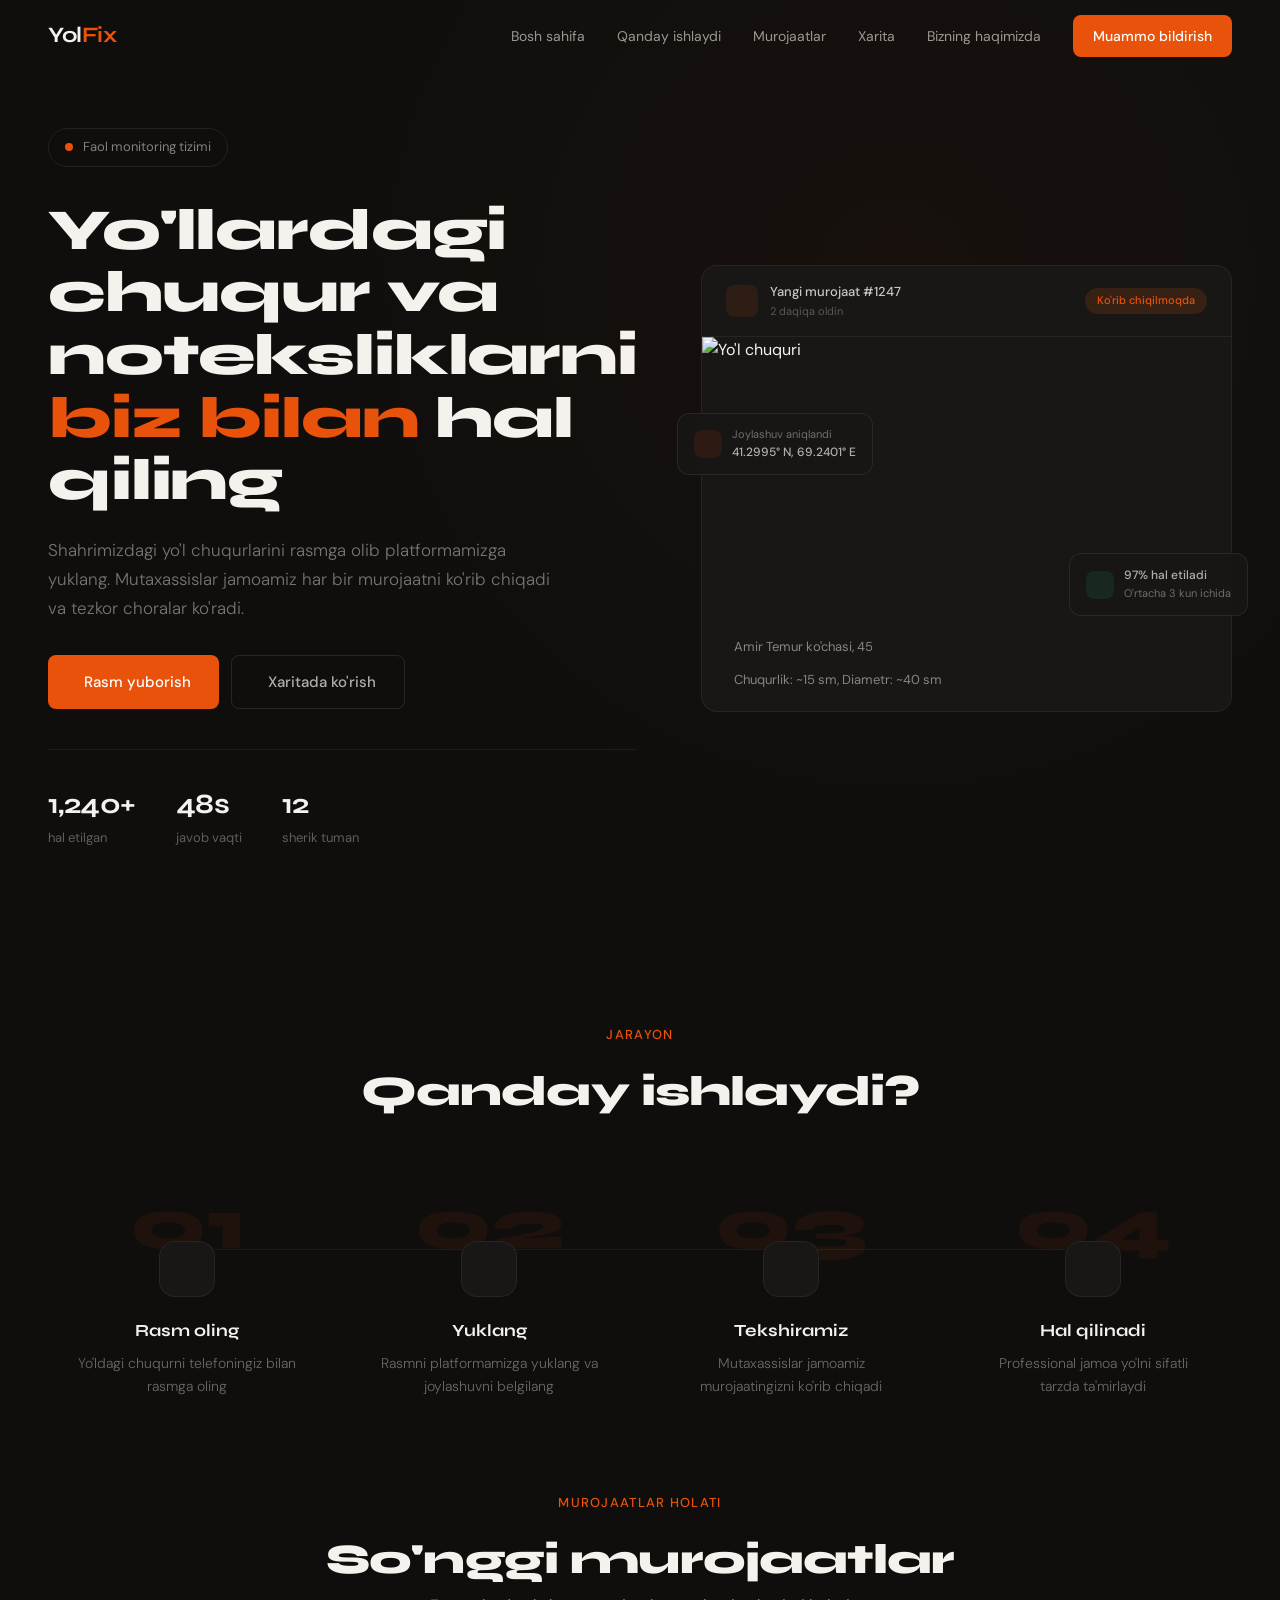
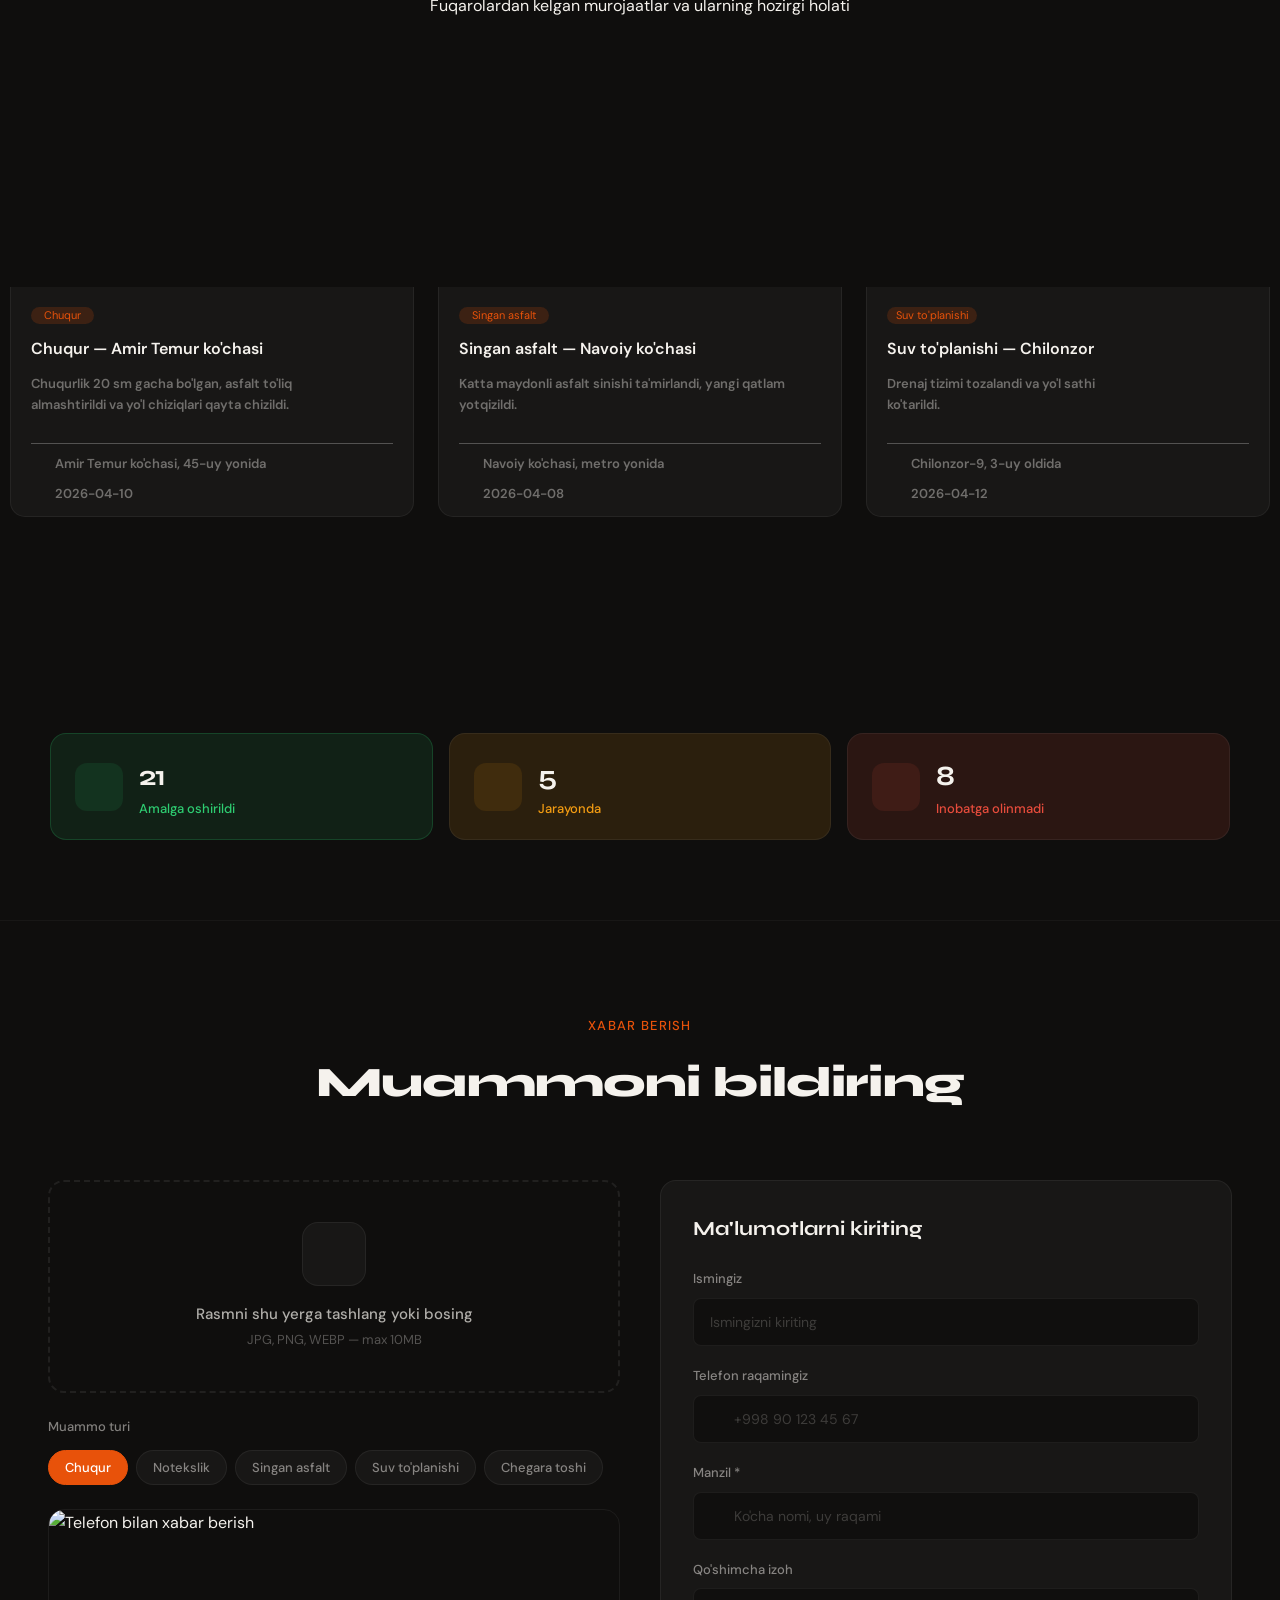
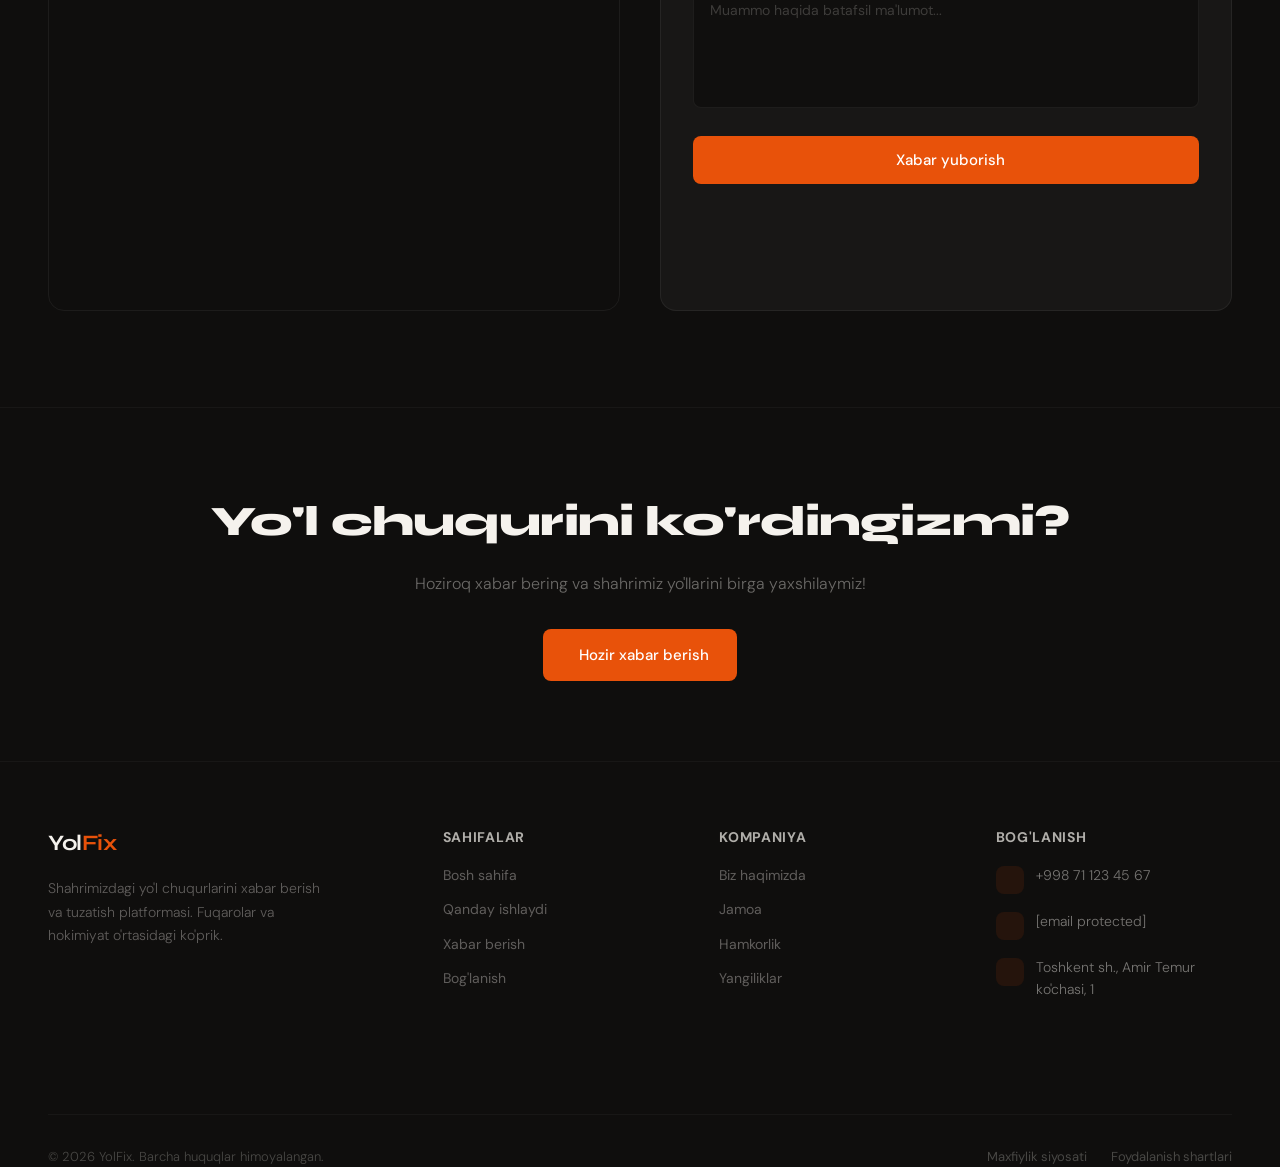
==== commit f9d34f8b: "finish" ====
--- a/intro.html
+++ b/intro.html
@@ -34,7 +34,6 @@
                     <a href="#report" class="nav-link">Xarita</a>
                     <a href="#contact" class="nav-link">Bizning haqimizda</a>
                     <a href="#report" class="btn-primary">Muammo bildirish</a>
-                    <a href="index.html" style="color: #f5f2ed99;" >Ortga qaytish</a>
                 </div>
 
             </div>
--- a/style.css
+++ b/style.css
@@ -1273,6 +1273,12 @@
         max-width: 300px;
         height: auto;
     }
+
+    .card-content {
+        width: 280px;
+        max-width: 300px;
+        height: auto;
+    }
 }
 
 .summary-stats{
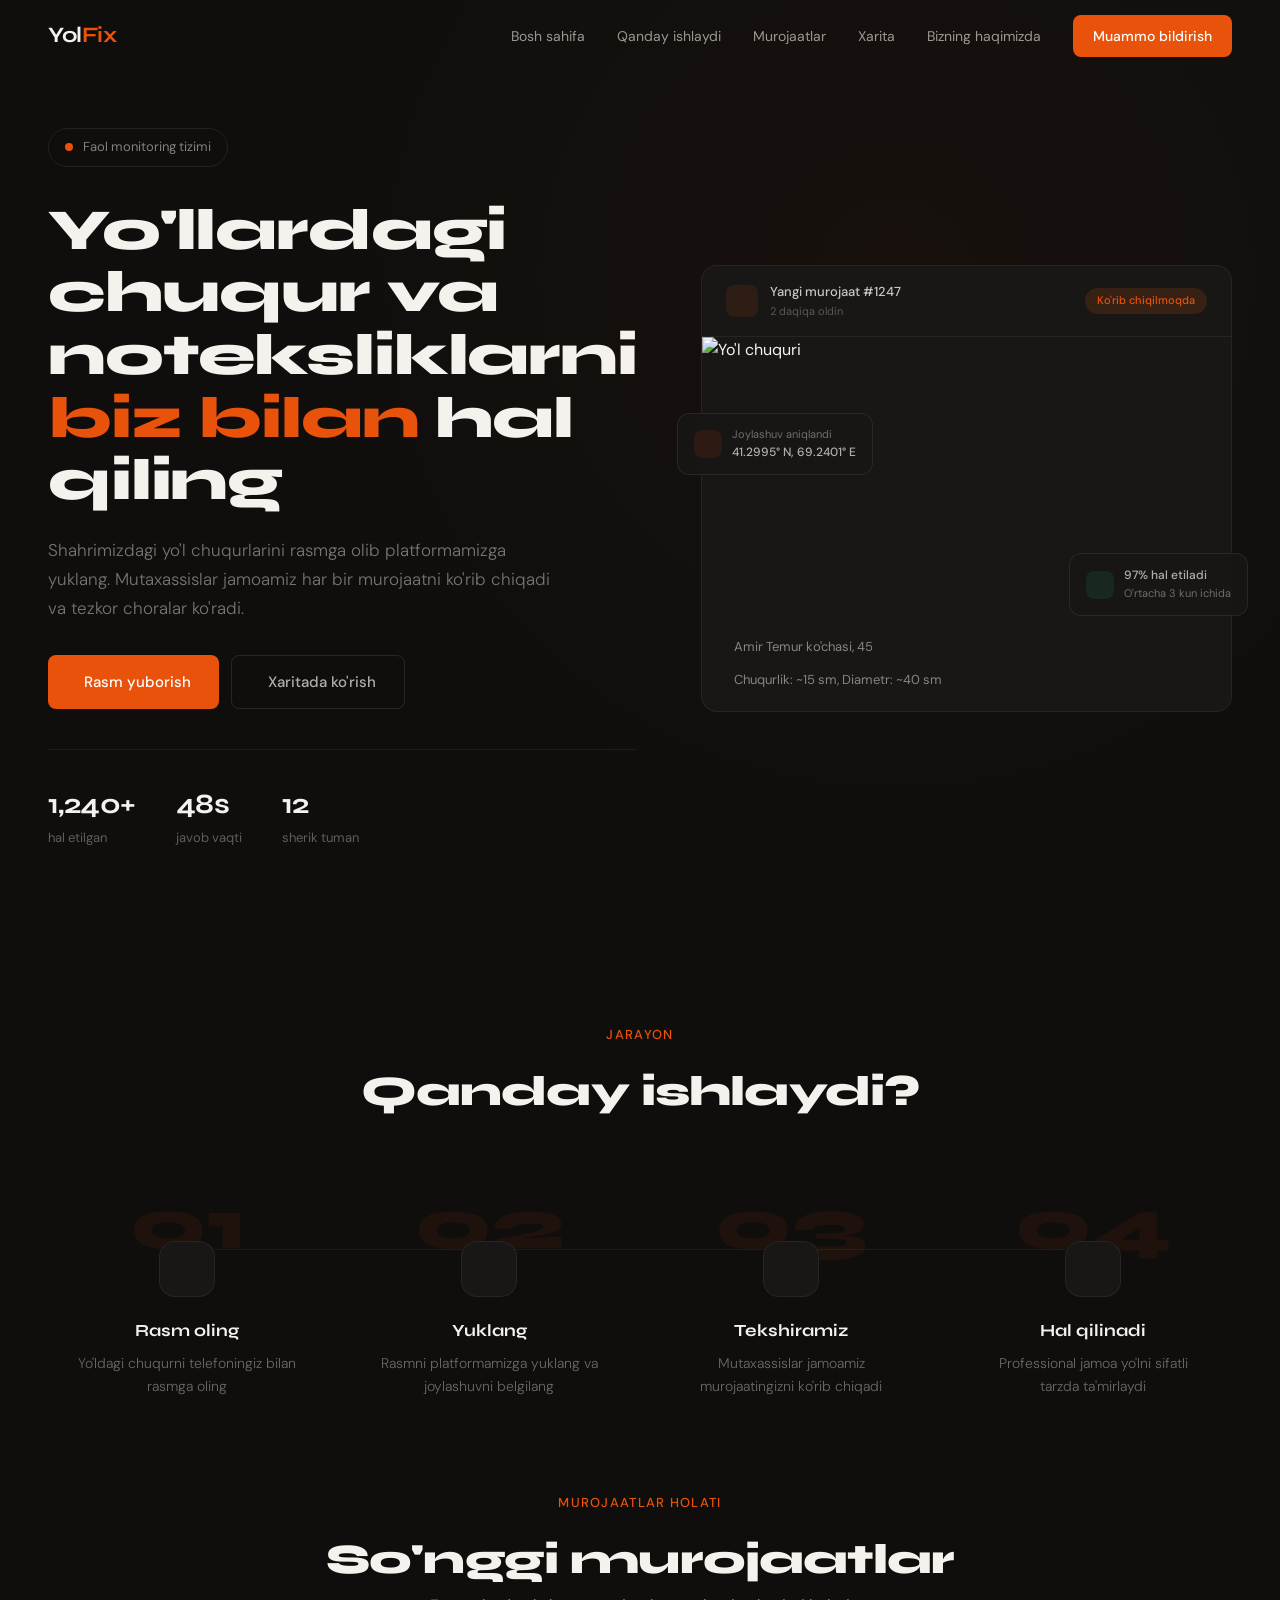
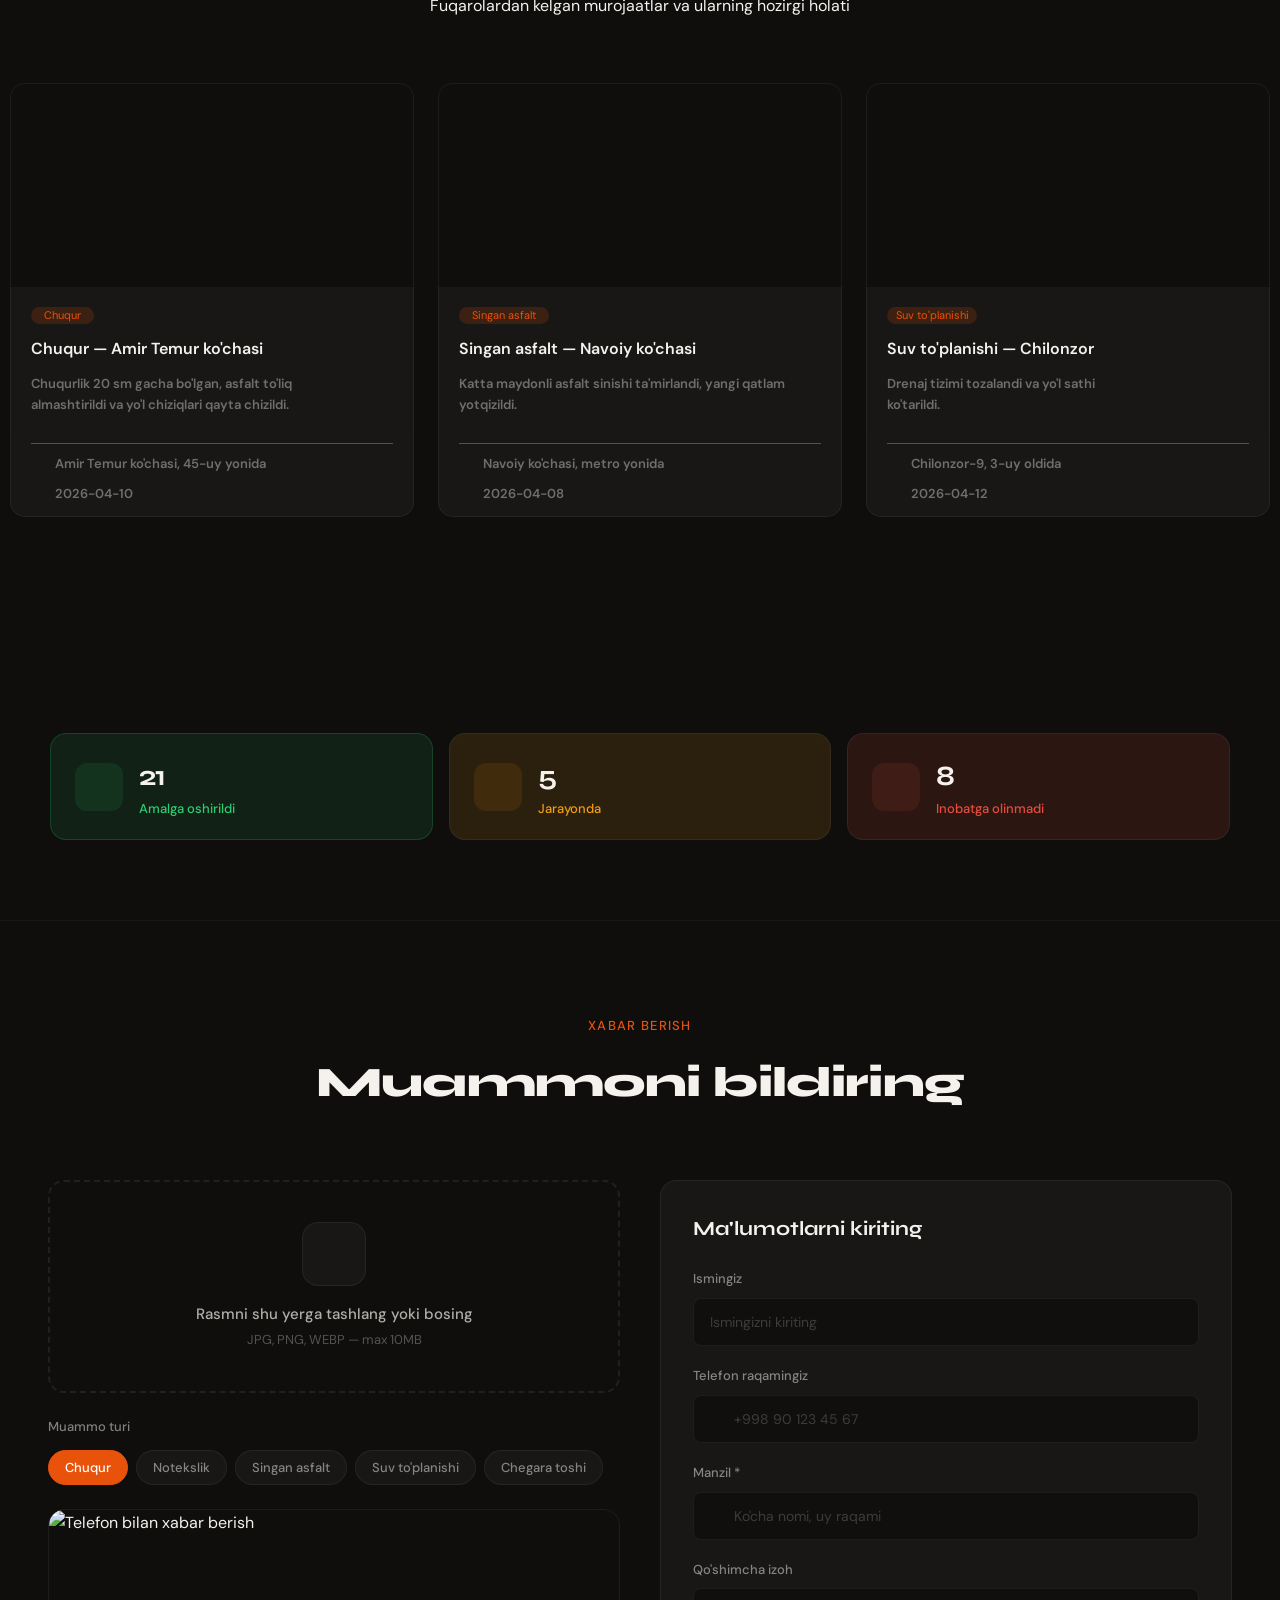
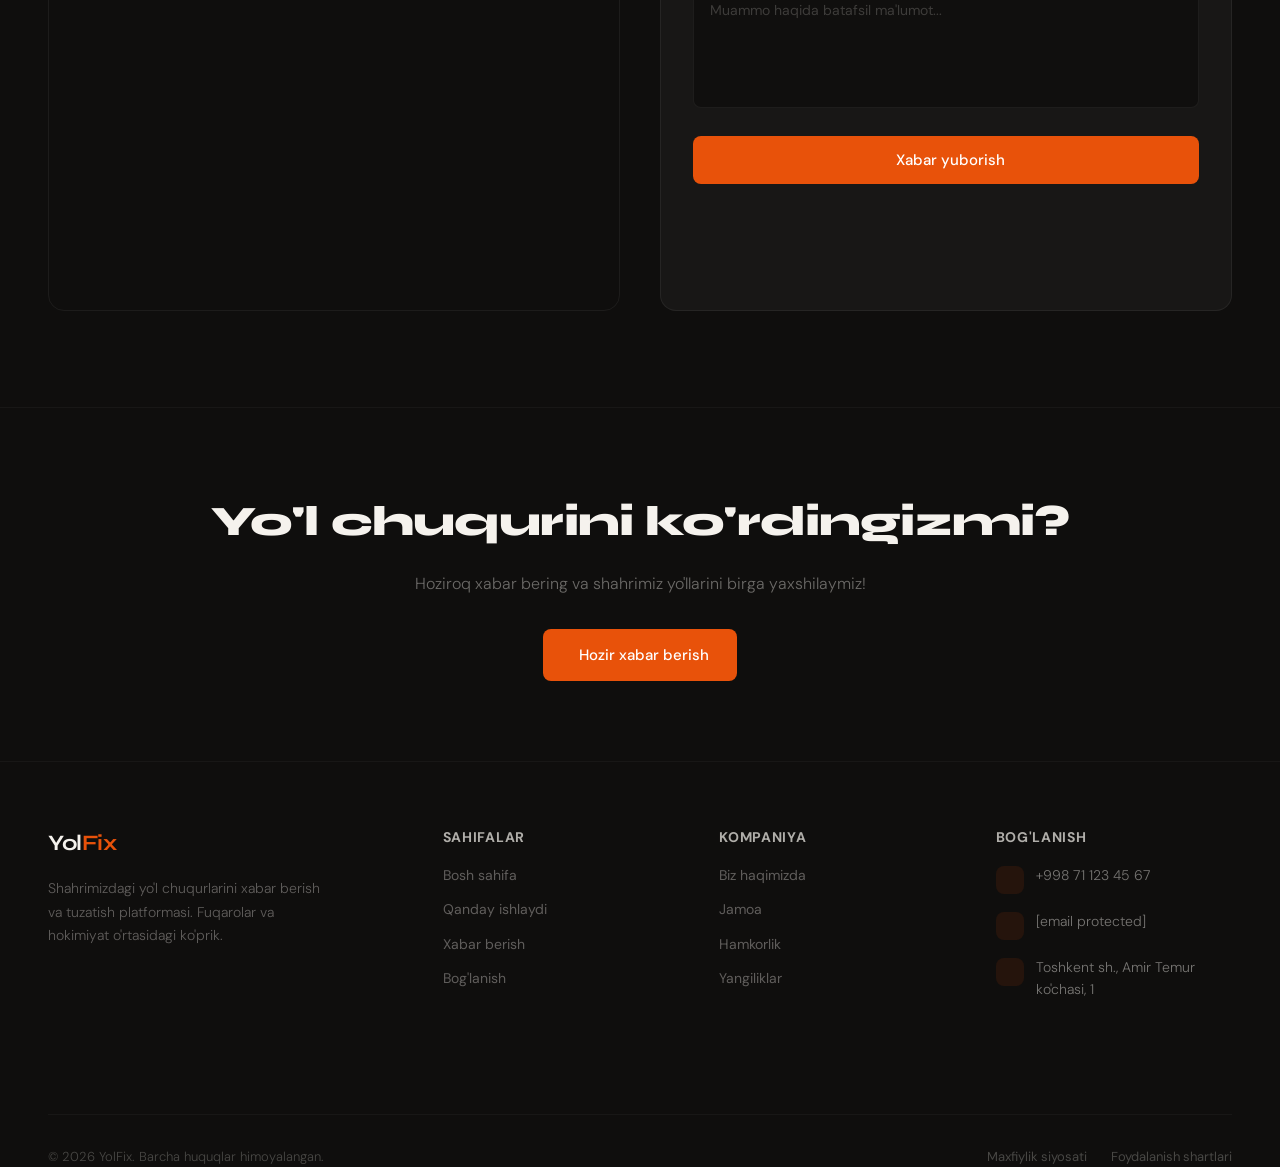
==== commit 456a694f: "finish" ====
--- a/intro.html
+++ b/intro.html
@@ -24,7 +24,7 @@
     <nav class="navbar bg-[#0F0E0D]transparent backdrop-blur-md border-b border-gray-600" id="navbar">
         <div class="container">
             <div class="navbar-inner">
-                <a href="#hero" class="logo">
+                <a href="index.html" class="logo">
                     <span class="logo-yol">Yol</span><span class="logo-fix">Fix</span>
                 </a>
                 <div class="nav-links">
--- a/style.css
+++ b/style.css
@@ -1196,6 +1196,9 @@
 }
 
 .imgg1 {
+    border-left: 1px solid rgba(255, 255, 255, 0.06);
+    border-right: 1px solid rgba(255, 255, 255, 0.06);
+    border-top: 1px solid rgba(255, 255, 255, 0.06);
     border-top-left-radius: 15px;
     border-top-right-radius: 15px;
     height: 204px;
@@ -1203,6 +1206,9 @@
 }
 
 .imgg2 {
+    border-left: 1px solid rgba(255, 255, 255, 0.06);
+    border-right: 1px solid rgba(255, 255, 255, 0.06);
+    border-top: 1px solid rgba(255, 255, 255, 0.06);
     border-top-left-radius: 15px;
     border-top-right-radius: 15px;
     height: 204px;
@@ -1210,6 +1216,9 @@
 }
 
 .imgg3 {
+    border-left: 1px solid rgba(255, 255, 255, 0.06);
+    border-right: 1px solid rgba(255, 255, 255, 0.06);
+    border-top: 1px solid rgba(255, 255, 255, 0.06);
     border-top-left-radius: 15px;
     border-top-right-radius: 15px;
     height: 204px;
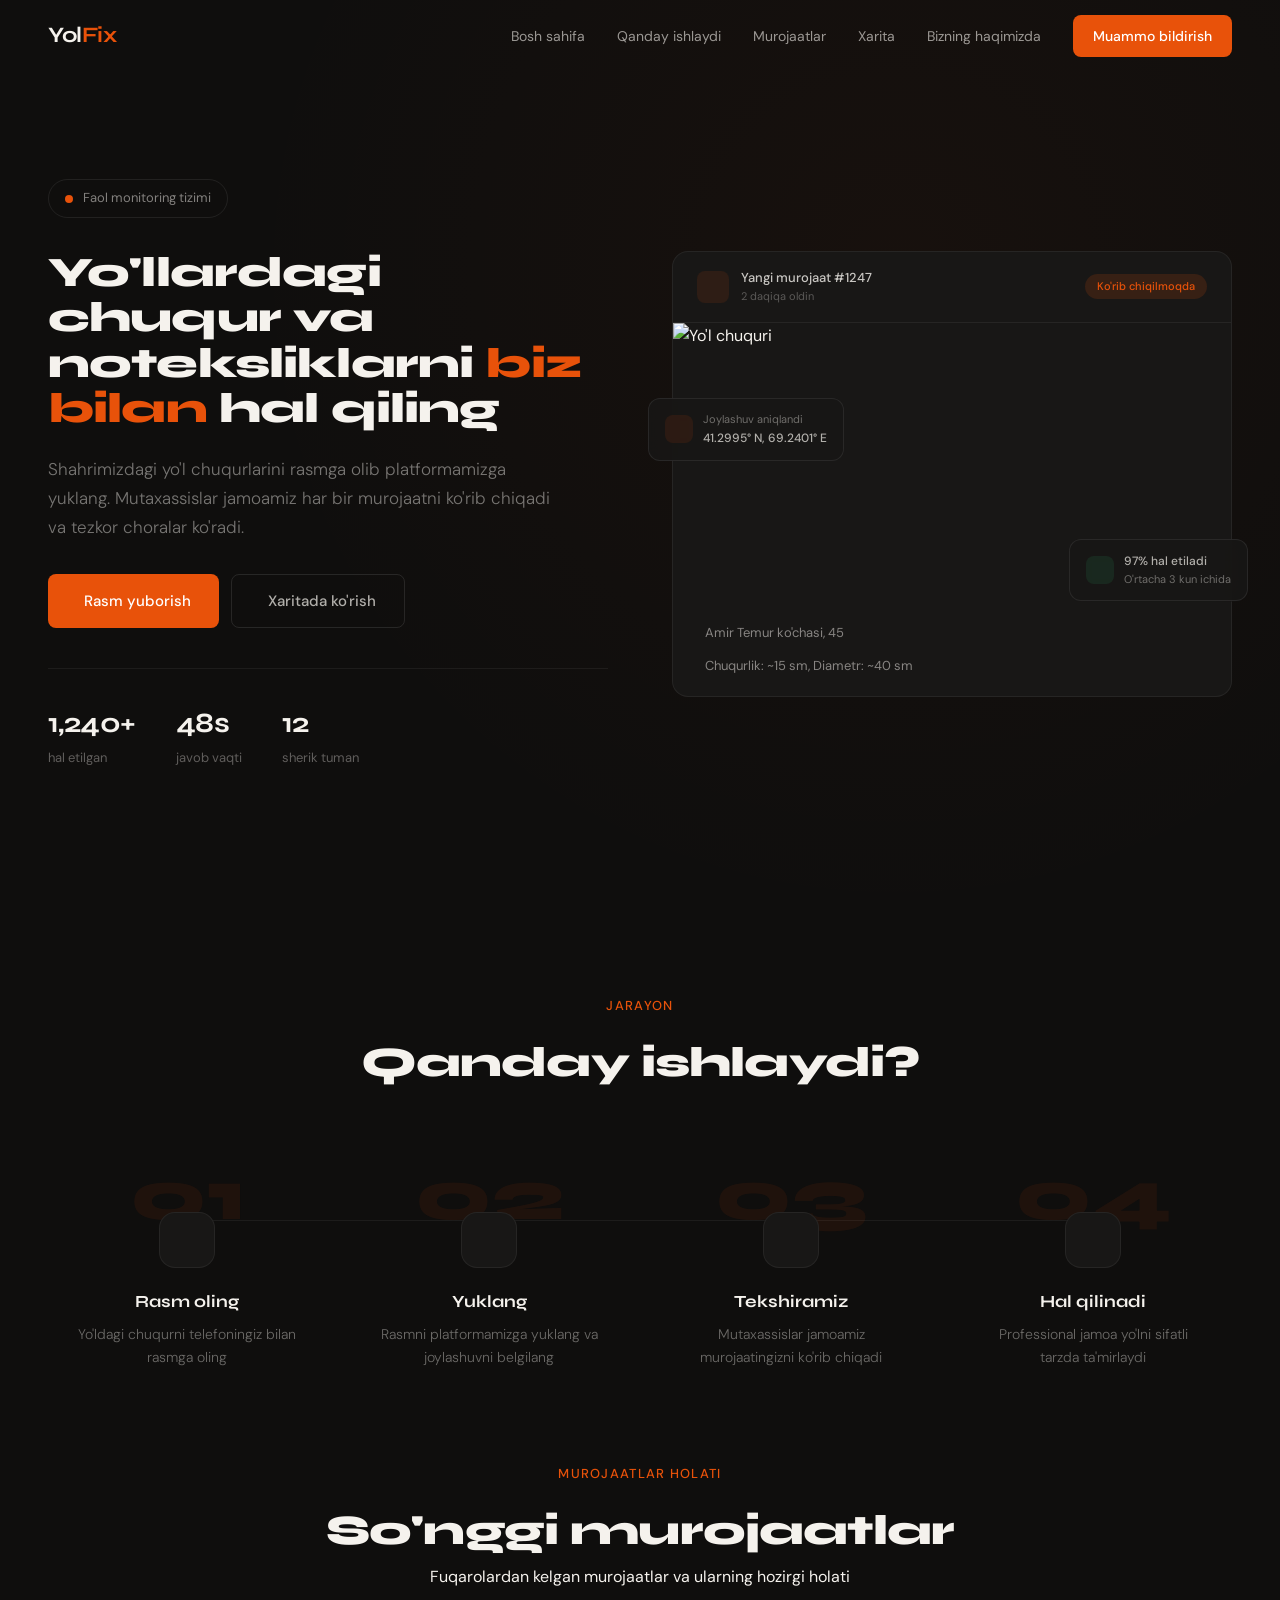
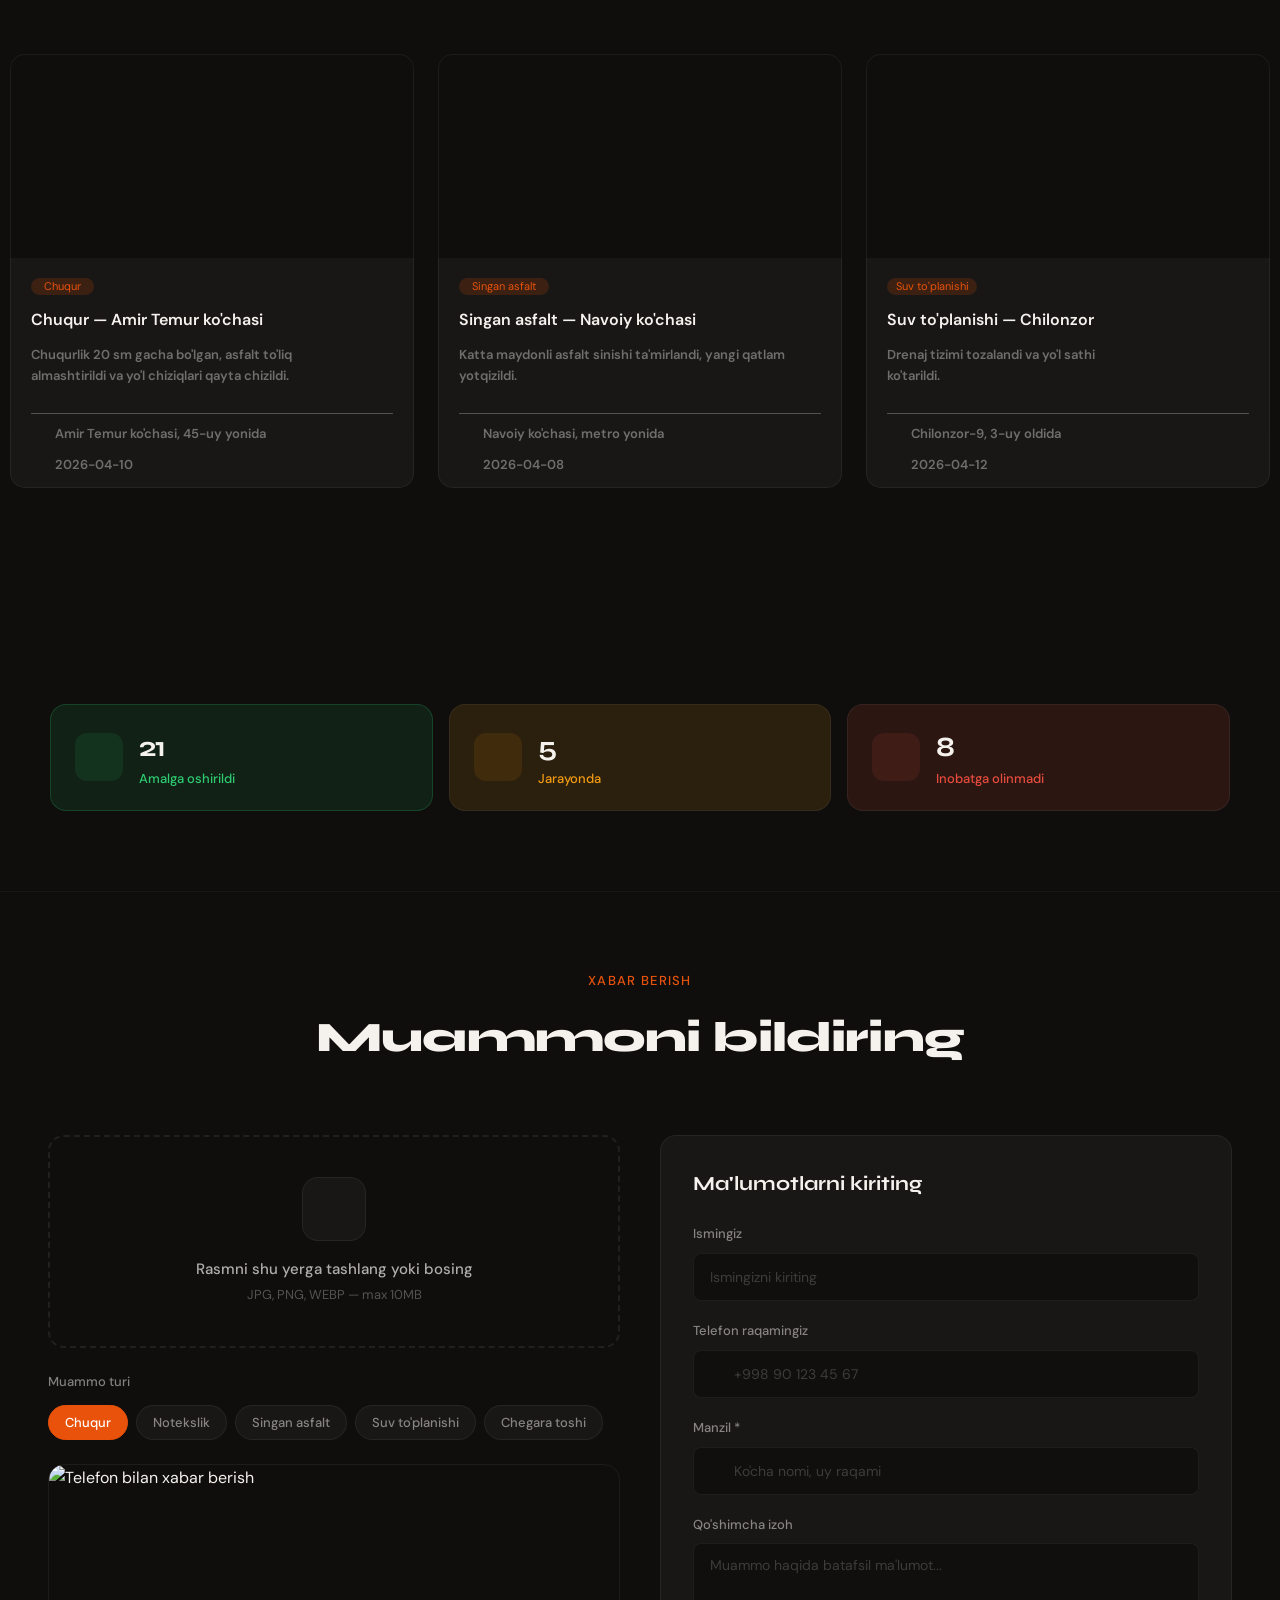
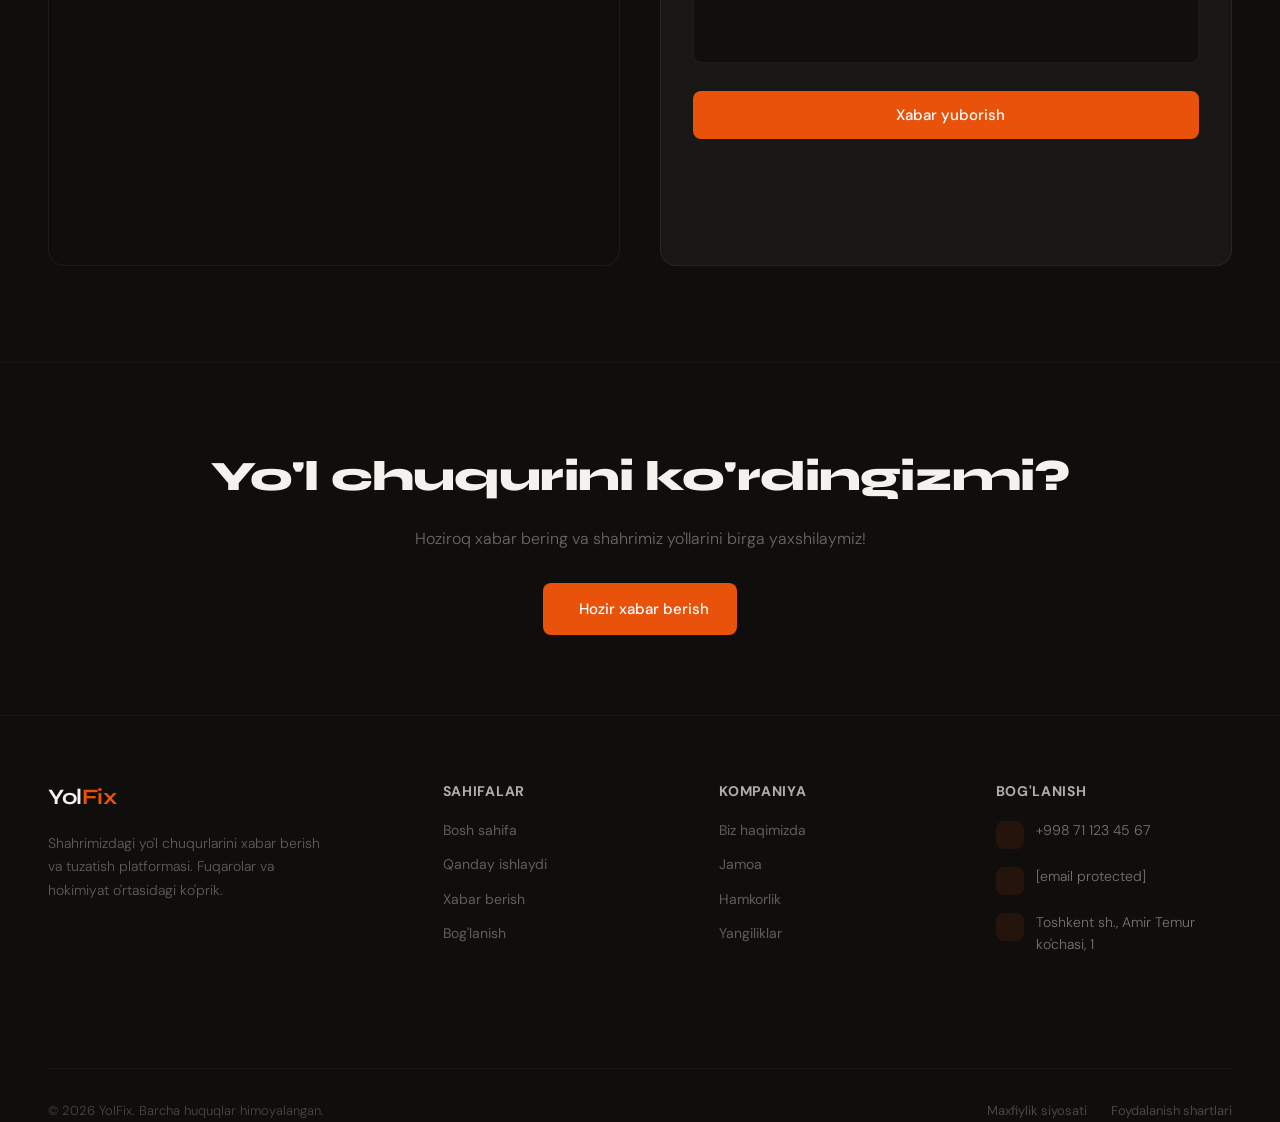
==== commit d6da9f9e: "finish" ====
--- a/intro.html
+++ b/intro.html
@@ -21,33 +21,48 @@
 
 <body>
 
-    <nav class="navbar bg-[#0F0E0D]transparent backdrop-blur-md border-b border-gray-600" id="navbar">
-        <div class="container">
-            <div class="navbar-inner">
-                <a href="index.html" class="logo">
-                    <span class="logo-yol">Yol</span><span class="logo-fix">Fix</span>
-                </a>
-                <div class="nav-links">
-                    <a href="#hero" class="nav-link">Bosh sahifa</a>
-                    <a href="#how-it-works" class="nav-link">Qanday ishlaydi</a>
-                    <a href="#reports-status" class="nav-link">Murojaatlar</a>
-                    <a href="#report" class="nav-link">Xarita</a>
-                    <a href="#contact" class="nav-link">Bizning haqimizda</a>
-                    <a href="#report" class="btn-primary">Muammo bildirish</a>
-                </div>
-
-            </div>
-            <div class="mobile-menu" id="mobile-menu">
-                <a href="#hero" class="mobile-link">Bosh sahifa</a>
-                <a href="#how-it-works" class="mobile-link">Qanday ishlaydi</a>
-                <a href="#reports-status" class="mobile-link">Murojaatlar</a>
-                <a href="#report" class="mobile-link">Xarita</a>
-                <a href="#contact" class="mobile-link">Bizning haqimizda</a>
-                <a href="#report" class="btn-primary mobile-cta">Muammo bildirish</a>
-            </div>
-        </div>
-    </nav>
-
+  <nav class="navbar bg-[#0F0E0D] transparent backdrop-blur-md border-b border-gray-600" id="navbar">
+    <div class="container">
+        <input type="checkbox" id="menu-toggle">
+        <div class="navbar-inner">
+
+            <a href="index.html" class="logo">
+                <span class="logo-yol">Yol</span><span class="logo-fix">Fix</span>
+            </a>
+
+            <!-- Checkbox -->
+
+            <!-- Burger -->
+            <label for="menu-toggle" class="burger">
+                <span></span>
+                <span></span>
+                <span></span>
+            </label>
+
+            <!-- Desktop menu -->
+            <div class="nav-links">
+                <a href="#hero" class="nav-link">Bosh sahifa</a>
+                <a href="#how-it-works" class="nav-link">Qanday ishlaydi</a>
+                <a href="#reports-status" class="nav-link">Murojaatlar</a>
+                <a href="#report" class="nav-link">Xarita</a>
+                <a href="#contact" class="nav-link">Bizning haqimizda</a>
+                <a href="#report" class="btn-primary">Muammo bildirish</a>
+            </div>
+
+        </div>
+
+        <!-- Mobile menu -->
+        <div class="mobile-menu">
+            <a href="#hero" class="mobile-link">Bosh sahifa</a>
+            <a href="#how-it-works" class="mobile-link">Qanday ishlaydi</a>
+            <a href="#reports-status" class="mobile-link">Murojaatlar</a>
+            <a href="#report" class="mobile-link">Xarita</a>
+            <a href="#contact" class="mobile-link">Bizning haqimizda</a>
+            <a href="#report" class="btn-primary mobile-cta">Muammo bildirish</a>
+        </div>
+
+    </div>
+</nav>
     <section class="hero" id="hero">
         <div class="hero-bg"></div>
         <div class="container" style="width:100%">
@@ -58,7 +73,7 @@
                         <div class="pulse-dot"></div>
                         <span>Faol monitoring tizimi</span>
                     </div>
-                    <h1>Yo'llardagi chuqur va noteksliklarni <span class="accent">biz bilan</span> hal qiling</h1>
+                    <h1 class="hero-title">Yo'llardagi chuqur va noteksliklarni <span class="accent">biz bilan</span> hal qiling</h1>
                     <p class="hero-text">Shahrimizdagi yo'l chuqurlarini rasmga olib platformamizga yuklang.
                         Mutaxassislar jamoamiz har bir murojaatni ko'rib chiqadi va tezkor choralar ko'radi.</p>
                     <div class="hero-buttons">
--- a/style.css
+++ b/style.css
@@ -206,9 +206,74 @@
     display: block;
 }
 
+/* Checkbox yashirish */
+#menu-toggle {
+    display: none;
+}
+
+/* Burger icon */
+.burger {
+    display: none;
+    flex-direction: column;
+    gap: 5px;
+    cursor: pointer;
+}
+
+.burger span {
+    width: 28px;
+    height: 3px;
+    background: white;
+    border-radius: 10px;
+    transition: 0.3s;
+}
+
+/* Mobile menu */
+.mobile-menu {
+    transition: 0.4s ease;
+    display: none;
+    flex-direction: column;
+    gap: 15px;
+    margin-top: 20px;
+}
+
+/* Checkbox bosilganda menu ochiladi */
+#menu-toggle:checked ~ .mobile-menu {
+    display: flex;
+}
+
+/* Burger animatsiya */
+#menu-toggle:checked ~ .navbar-inner>.burger span:nth-child(1) {
+    transform: rotate(45deg) translate(6px, 6px);
+}
+
+#menu-toggle:checked ~ .navbar-inner>.burger span:nth-child(2) {
+    opacity: 0;
+}
+
+#menu-toggle:checked ~ .navbar-inner>.burger span:nth-child(3) {
+    transform: rotate(-45deg) translate(5px, -5px);
+}
+
+/* Desktop */
 @media (min-width: 768px) {
     .mobile-menu {
         display: none;
+    }
+
+    .burger {
+        display: none;
+    }
+}
+
+/* Mobile */
+@media (max-width: 768px) {
+
+    .nav-links {
+        display: none;
+    }
+
+    .burger {
+        display: flex;
     }
 }
 
@@ -311,17 +376,7 @@
     margin-bottom: 24px;
 }
 
-@media (min-width: 640px) {
-    .hero h1 {
-        font-size: 52px;
-    }
-}
-
-@media (min-width: 1024px) {
-    .hero h1 {
-        font-size: 58px;
-    }
-}
+
 
 .hero h1 .accent {
     color: #E8520A;
@@ -338,7 +393,6 @@
 
 .hero-buttons {
     display: flex;
-    flex-wrap: wrap;
     gap: 12px;
     margin-bottom: 40px;
 }
@@ -742,11 +796,35 @@
     position: relative;
 }
 
-@media (min-width: 640px) {
+@media (max-width: 640px) {
     .report-section {
         padding: 96px 0;
     }
-}
+    .hero h1{
+        font-size: 30px !important;
+    }
+}
+@media (max-width: 450px) {
+
+ .hero-buttons a{
+    flex-grow: 1 !important;
+ }
+ .cta-section h2{
+    font-size: 28px !important;
+ }
+ .section-title{
+    font-size: 28px !important;
+ }
+}
+@media (max-width: 640px) {
+    .report-section {
+        padding: 96px 0;
+    }
+    .hero h1{
+        font-size: 30px !important;
+    }
+}
+
 
 .report-section .top-border {
     position: absolute;
